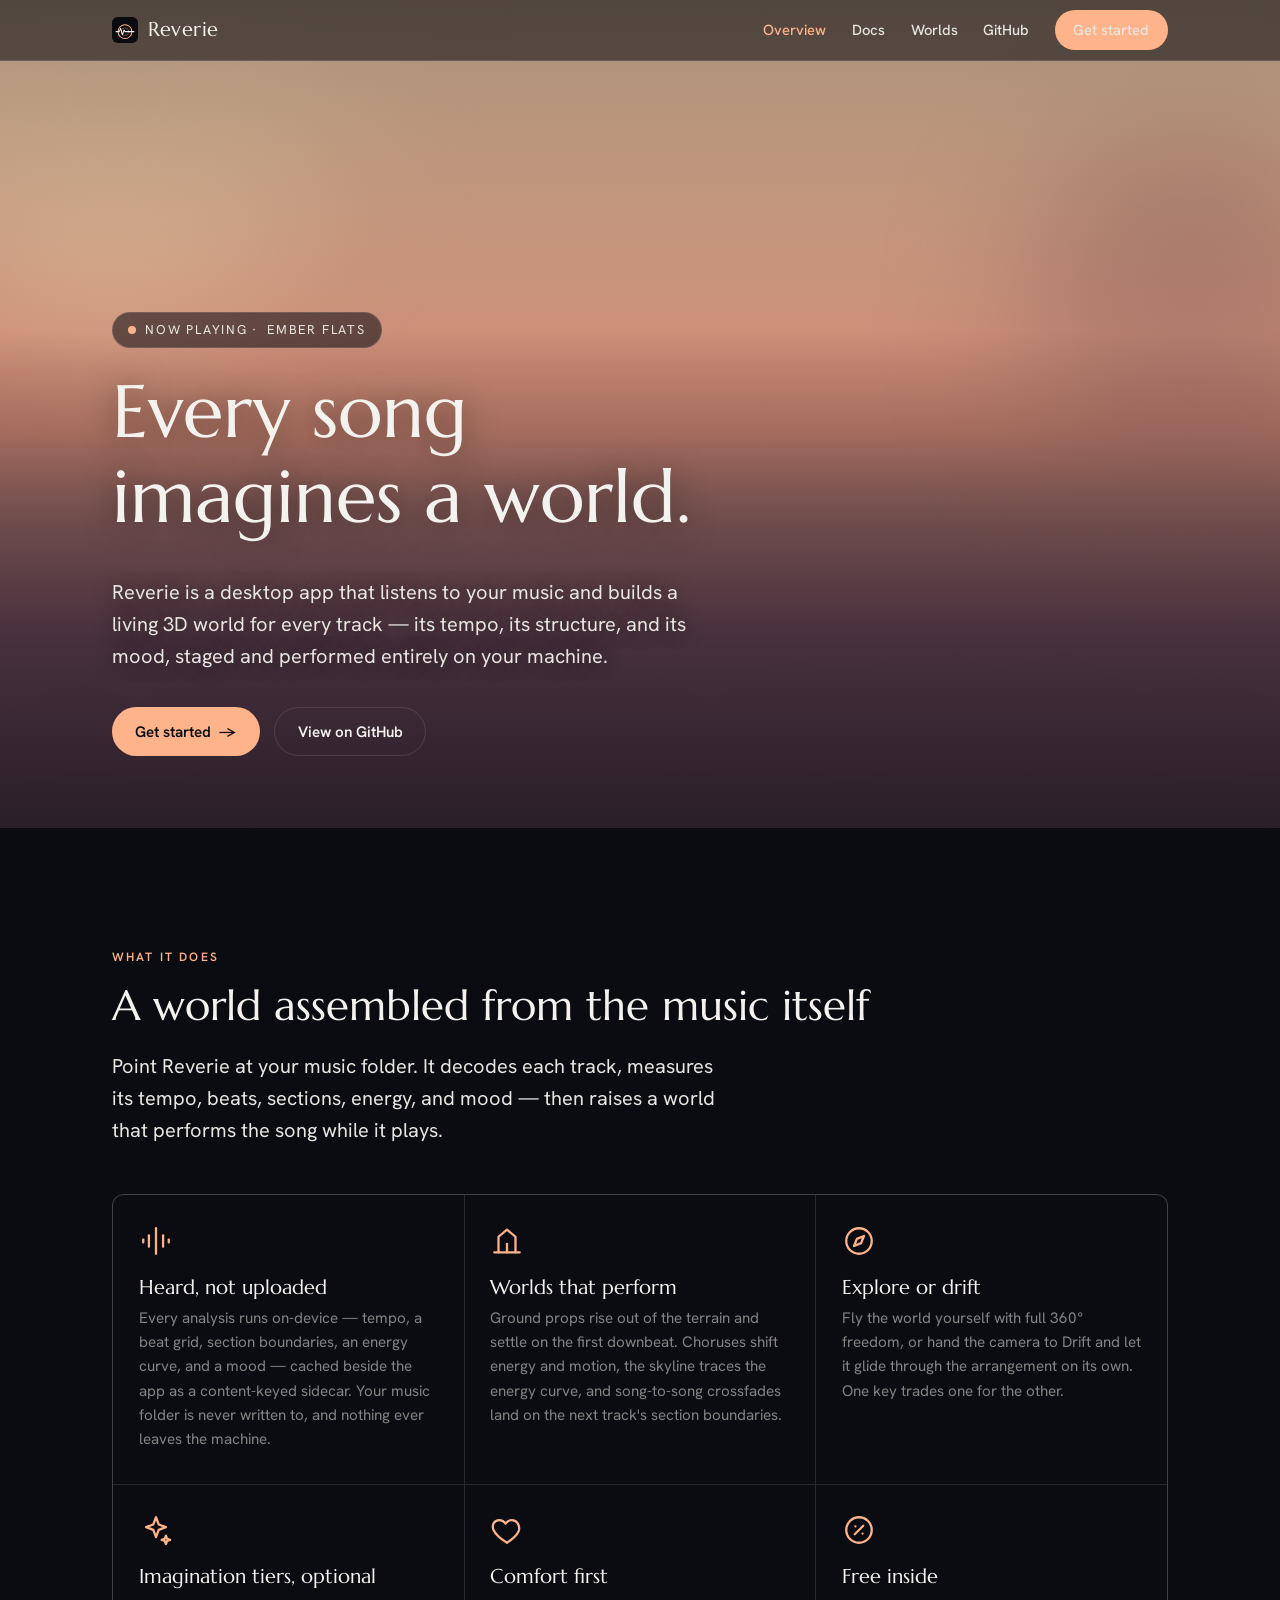
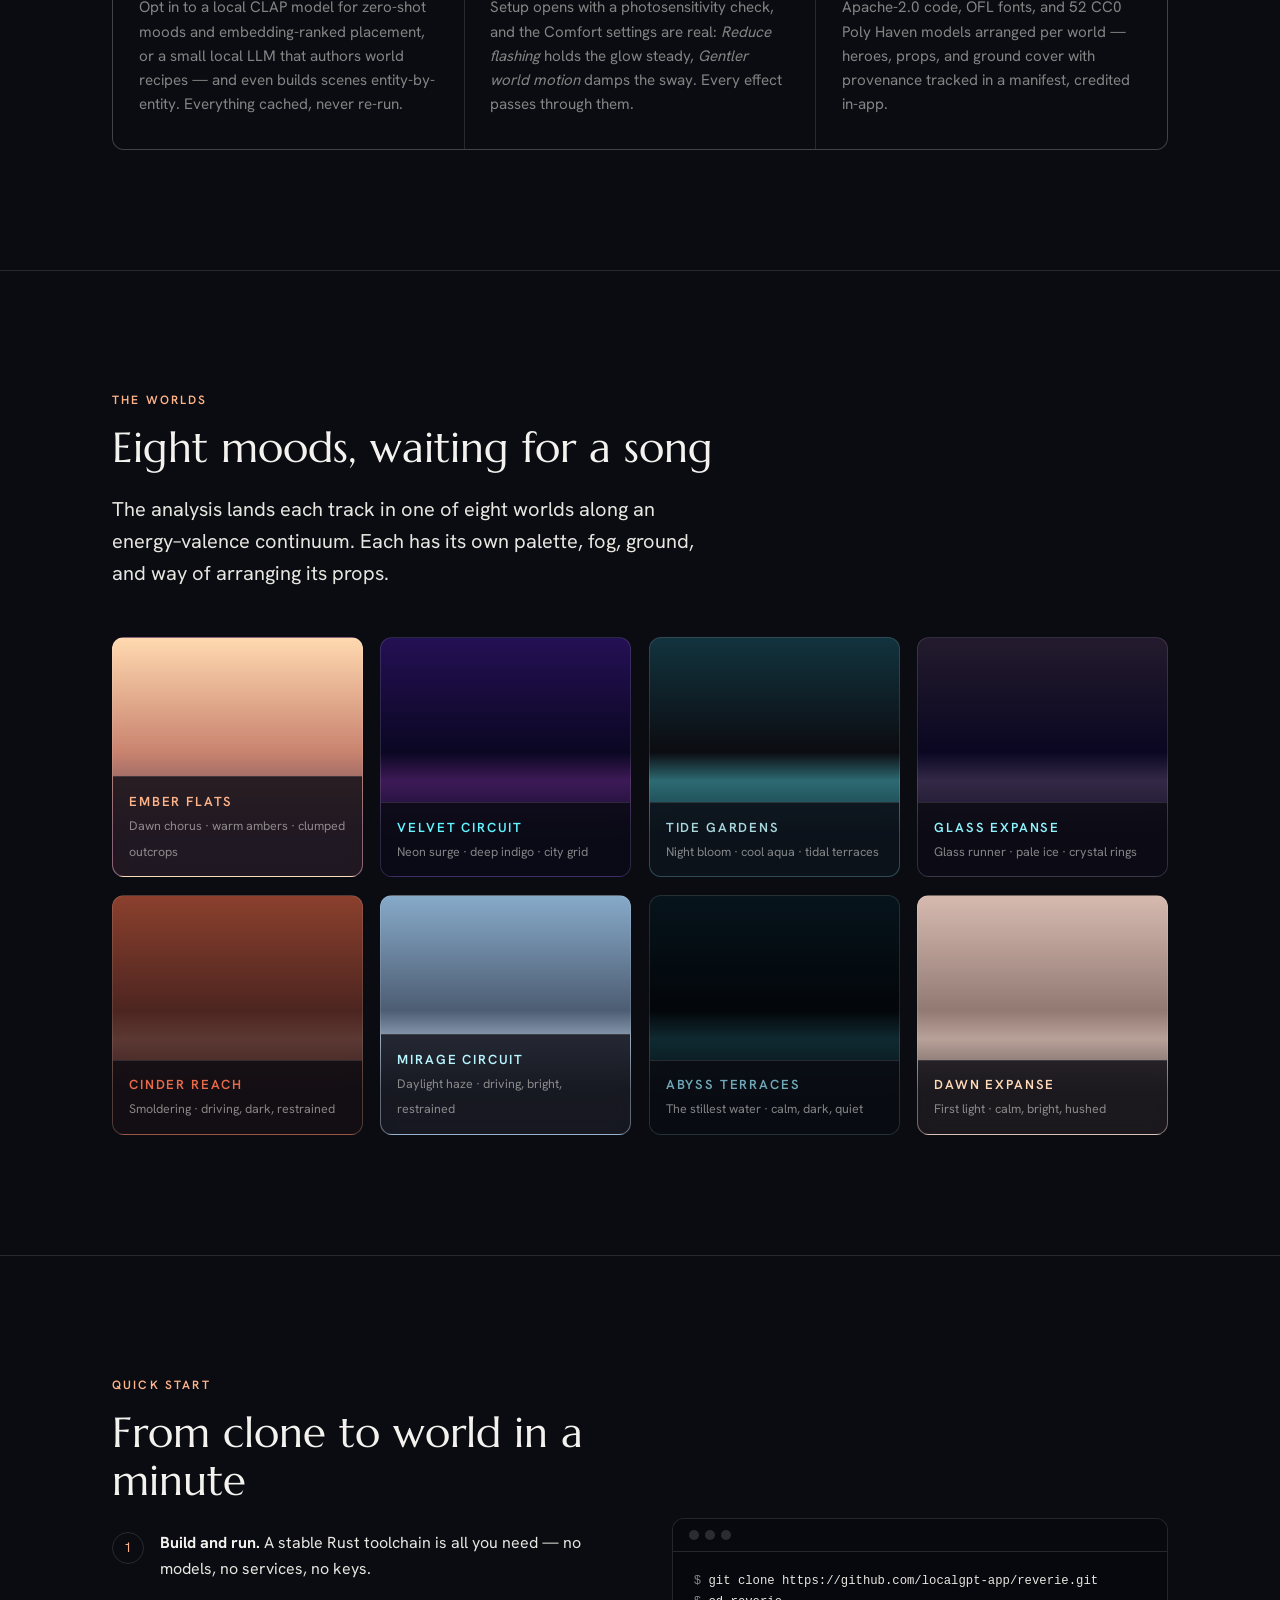
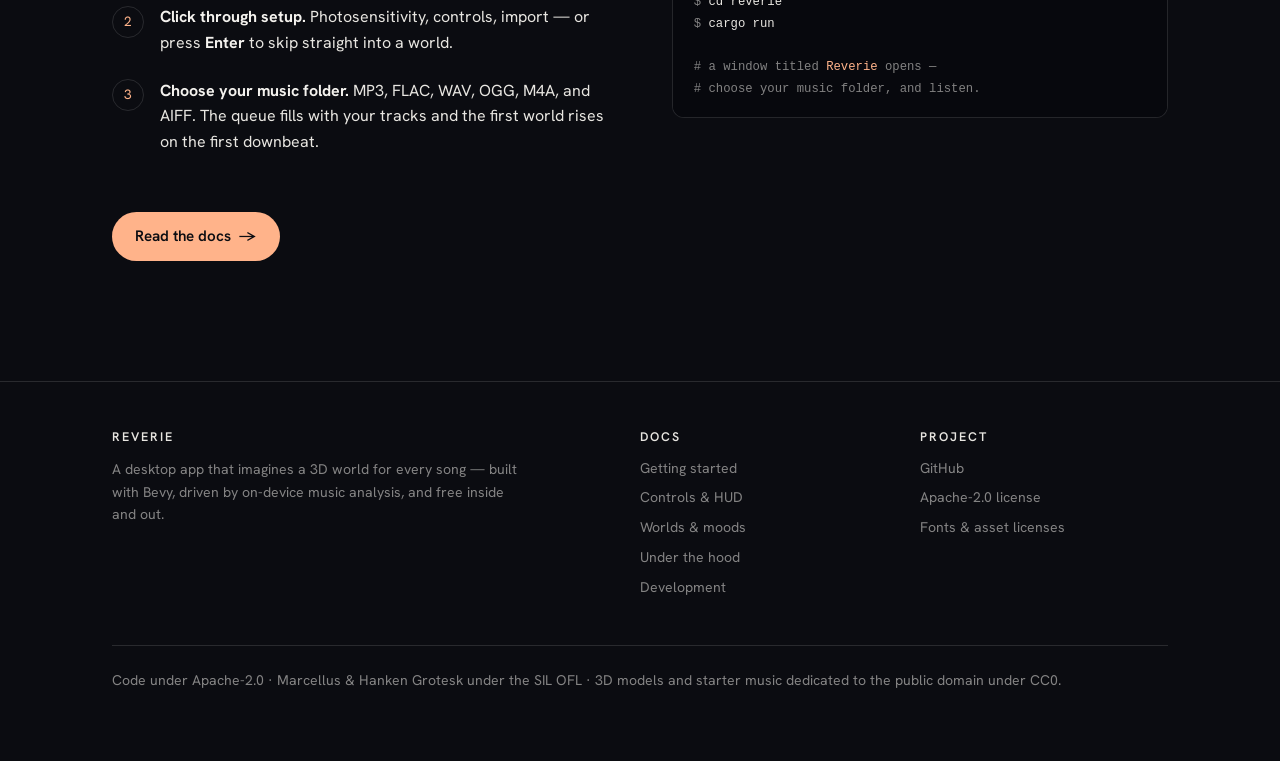
==== site/index.html @ 346a8c00 "feat: marketing landing and docs website Hand-written static site in site/ — no build step. Landing " ====
<!DOCTYPE html>
<html lang="en">
<head>
<meta charset="utf-8">
<meta name="viewport" content="width=device-width, initial-scale=1">
<title>Reverie — every song imagines a world</title>
<meta name="description" content="Reverie is a desktop app that listens to your music and imagines a living 3D world for every song — analyzed, staged, and performed entirely on your machine.">
<meta property="og:title" content="Reverie — every song imagines a world">
<meta property="og:description" content="A desktop app that imagines a 3D world for every song. On-device analysis, worlds that perform the music, optional local ML/LLM imagination tiers.">
<meta property="og:type" content="website">
<link rel="icon" type="image/svg+xml" href="assets/favicon.svg">
<link rel="stylesheet" href="assets/css/style.css">
</head>
<body>

<header class="nav">
  <div class="wrap nav-inner">
    <a class="brand" href="index.html">
      <img src="assets/favicon.svg" alt="" width="26" height="26">
      Reverie
    </a>
    <button class="nav-toggle" aria-label="Menu" aria-expanded="false">☰</button>
    <nav class="nav-links">
      <a href="index.html" aria-current="page">Overview</a>
      <a href="docs/index.html">Docs</a>
      <a href="docs/worlds.html">Worlds</a>
      <a href="https://github.com/localgpt-app/reverie">GitHub</a>
      <a class="btn btn-primary nav-cta" href="docs/index.html">Get started</a>
    </nav>
  </div>
</header>

<!-- ============================== Hero ============================== -->

<section class="hero">
  <div class="world-stage" aria-hidden="true"></div>
  <div class="hero-ridge" aria-hidden="true">
    <svg viewBox="0 0 1440 320" preserveAspectRatio="none">
      <path fill="currentColor" opacity="0.55"
        d="M0,224 L80,197 L160,213 L240,160 L320,181 L400,144 L480,176 L560,165 L640,203 L720,187 L800,213 L880,176 L960,192 L1040,160 L1120,187 L1200,171 L1280,208 L1360,192 L1440,213 L1440,320 L0,320 Z"/>
      <path fill="currentColor" opacity="0.85"
        d="M0,288 L96,272 L192,283 L288,251 L384,267 L480,240 L576,261 L672,256 L768,277 L864,261 L960,283 L1056,256 L1152,272 L1248,261 L1344,283 L1440,272 L1440,320 L0,320 Z"/>
    </svg>
  </div>
  <div class="hero-veil" aria-hidden="true"></div>

  <div class="hero-content">
    <p class="hero-world"><span class="dot"></span>Now playing · <span class="world-name">Ember Flats</span></p>
    <h1>Every song imagines a world.</h1>
    <p class="lede">
      Reverie is a desktop app that listens to your music and builds a living
      3D world for every track — its tempo, its structure, and its mood,
      staged and performed entirely on your machine.
    </p>
    <div class="hero-ctas">
      <a class="btn btn-primary" href="docs/index.html">Get started <span class="arrow">→</span></a>
      <a class="btn" href="https://github.com/localgpt-app/reverie">View on GitHub</a>
    </div>
  </div>
</section>

<!-- ============================ Features ============================ -->

<section class="section">
  <div class="wrap">
    <p class="eyebrow reveal">What it does</p>
    <h2 class="section-title reveal">A world assembled from the music itself</h2>
    <p class="lede reveal">
      Point Reverie at your music folder. It decodes each track, measures its
      tempo, beats, sections, energy, and mood — then raises a world that
      performs the song while it plays.
    </p>

    <div class="features" style="margin-top: 3rem;">
      <article class="feature reveal">
        <svg class="glyph" viewBox="0 0 24 24" fill="none" stroke="currentColor" stroke-width="1.6" stroke-linecap="round" stroke-linejoin="round" aria-hidden="true">
          <path d="M12 3v18"/><path d="M7 8v8"/><path d="M17 8v8"/><path d="M3 11v2"/><path d="M21 11v2"/>
        </svg>
        <h3>Heard, not uploaded</h3>
        <p>Every analysis runs on-device — tempo, a beat grid, section
        boundaries, an energy curve, and a mood — cached beside the app as a
        content-keyed sidecar. Your music folder is never written to, and
        nothing ever leaves the machine.</p>
      </article>

      <article class="feature reveal">
        <svg class="glyph" viewBox="0 0 24 24" fill="none" stroke="currentColor" stroke-width="1.6" stroke-linecap="round" stroke-linejoin="round" aria-hidden="true">
          <path d="M3 20h18"/><path d="M6 20V9l6-5 6 5v11"/><path d="M12 20v-6"/>
        </svg>
        <h3>Worlds that perform</h3>
        <p>Ground props rise out of the terrain and settle on the first
        downbeat. Choruses shift energy and motion, the skyline traces the
        energy curve, and song-to-song crossfades land on the next track's
        section boundaries.</p>
      </article>

      <article class="feature reveal">
        <svg class="glyph" viewBox="0 0 24 24" fill="none" stroke="currentColor" stroke-width="1.6" stroke-linecap="round" stroke-linejoin="round" aria-hidden="true">
          <circle cx="12" cy="12" r="9"/><path d="M15.5 8.5l-2 5-5 2 2-5z"/>
        </svg>
        <h3>Explore or drift</h3>
        <p>Fly the world yourself with full 360° freedom, or hand the camera
        to Drift and let it glide through the arrangement on its own. One key
        trades one for the other.</p>
      </article>

      <article class="feature reveal">
        <svg class="glyph" viewBox="0 0 24 24" fill="none" stroke="currentColor" stroke-width="1.6" stroke-linecap="round" stroke-linejoin="round" aria-hidden="true">
          <path d="M12 3l1.9 5.1L19 10l-5.1 1.9L12 17l-1.9-5.1L5 10l5.1-1.9z"/><path d="M19 16l.8 2.2L22 19l-2.2.8L19 22l-.8-2.2L16 19l2.2-.8z"/>
        </svg>
        <h3>Imagination tiers, optional</h3>
        <p>Opt in to a local CLAP model for zero-shot moods and embedding-ranked
        placement, or a small local LLM that authors world recipes — and even
        builds scenes entity-by-entity. Everything cached, never re-run.</p>
      </article>

      <article class="feature reveal">
        <svg class="glyph" viewBox="0 0 24 24" fill="none" stroke="currentColor" stroke-width="1.6" stroke-linecap="round" stroke-linejoin="round" aria-hidden="true">
          <path d="M12 21s-7.5-4.6-9.5-9C1 8.5 3 5 6.5 5c2 0 3.5 1 4.5 2.5C12 6 13.5 5 15.5 5 19 5 21 8.5 20.5 12c-1 4.4-8.5 9-8.5 9z"/>
        </svg>
        <h3>Comfort first</h3>
        <p>Setup opens with a photosensitivity check, and the Comfort settings
        are real: <i>Reduce flashing</i> holds the glow steady, <i>Gentler
        world motion</i> damps the sway. Every effect passes through them.</p>
      </article>

      <article class="feature reveal">
        <svg class="glyph" viewBox="0 0 24 24" fill="none" stroke="currentColor" stroke-width="1.6" stroke-linecap="round" stroke-linejoin="round" aria-hidden="true">
          <circle cx="12" cy="12" r="9"/><path d="M9 15l6-6"/><path d="M9.5 9.5h.01M14.5 14.5h.01"/>
        </svg>
        <h3>Free inside</h3>
        <p>Apache-2.0 code, OFL fonts, and 52 CC0 Poly Haven models arranged
        per world — heroes, props, and ground cover with provenance tracked in
        a manifest, credited in-app.</p>
      </article>
    </div>
  </div>
</section>

<!-- ============================ Worlds ============================= -->

<section class="section" id="worlds">
  <div class="wrap">
    <p class="eyebrow reveal">The worlds</p>
    <h2 class="section-title reveal">Eight moods, waiting for a song</h2>
    <p class="lede reveal">
      The analysis lands each track in one of eight worlds along an
      energy–valence continuum. Each has its own palette, fog, ground, and
      way of arranging its props.
    </p>

    <div class="worlds-grid" style="margin-top: 3rem;">
      <a class="world-card mood-ember-flats reveal" href="docs/worlds.html#ember-flats">
        <span class="plate"><b>EMBER FLATS</b><span>Dawn chorus · warm ambers · clumped outcrops</span></span>
      </a>
      <a class="world-card mood-velvet-circuit reveal" href="docs/worlds.html#velvet-circuit">
        <span class="plate"><b>VELVET CIRCUIT</b><span>Neon surge · deep indigo · city grid</span></span>
      </a>
      <a class="world-card mood-tide-gardens reveal" href="docs/worlds.html#tide-gardens">
        <span class="plate"><b>TIDE GARDENS</b><span>Night bloom · cool aqua · tidal terraces</span></span>
      </a>
      <a class="world-card mood-glass-expanse reveal" href="docs/worlds.html#glass-expanse">
        <span class="plate"><b>GLASS EXPANSE</b><span>Glass runner · pale ice · crystal rings</span></span>
      </a>
      <a class="world-card mood-cinder-reach reveal" href="docs/worlds.html#cinder-reach">
        <span class="plate"><b>CINDER REACH</b><span>Smoldering · driving, dark, restrained</span></span>
      </a>
      <a class="world-card mood-mirage-circuit reveal" href="docs/worlds.html#mirage-circuit">
        <span class="plate"><b>MIRAGE CIRCUIT</b><span>Daylight haze · driving, bright, restrained</span></span>
      </a>
      <a class="world-card mood-abyss-terraces reveal" href="docs/worlds.html#abyss-terraces">
        <span class="plate"><b>ABYSS TERRACES</b><span>The stillest water · calm, dark, quiet</span></span>
      </a>
      <a class="world-card mood-dawn-expanse reveal" href="docs/worlds.html#dawn-expanse">
        <span class="plate"><b>DAWN EXPANSE</b><span>First light · calm, bright, hushed</span></span>
      </a>
    </div>
  </div>
</section>

<!-- =========================== Quickstart =========================== -->

<section class="section">
  <div class="wrap quickstart">
    <div>
      <p class="eyebrow reveal">Quick start</p>
      <h2 class="section-title reveal">From clone to world in a minute</h2>
      <ol class="steps">
        <li class="reveal"><b>Build and run.</b> A stable Rust toolchain is all
          you need — no models, no services, no keys.</li>
        <li class="reveal"><b>Click through setup.</b> Photosensitivity, controls,
          import — or press <b>Enter</b> to skip straight into a world.</li>
        <li class="reveal"><b>Choose your music folder.</b> MP3, FLAC, WAV, OGG,
          M4A, and AIFF. The queue fills with your tracks and the first world
          rises on the first downbeat.</li>
      </ol>
      <div class="hero-ctas reveal">
        <a class="btn btn-primary" href="docs/index.html">Read the docs <span class="arrow">→</span></a>
      </div>
    </div>
    <div class="terminal reveal" aria-label="Terminal example">
      <div class="terminal-bar"><i></i><i></i><i></i></div>
      <pre><code><span class="c-dim">$</span> git clone https://github.com/localgpt-app/reverie.git
<span class="c-dim">$</span> cd reverie
<span class="c-dim">$</span> cargo run

<span class="c-dim"># a window titled <span class="c-acc">Reverie</span> opens —
# choose your music folder, and listen.</span></code></pre>
    </div>
  </div>
</section>

<!-- ============================ Footer ============================= -->

<footer class="footer">
  <div class="wrap">
    <div class="footer-grid">
      <div>
        <h4>Reverie</h4>
        <p style="max-width: 26rem;">A desktop app that imagines a 3D world for
        every song — built with <a href="https://bevyengine.org/">Bevy</a>, driven
        by on-device music analysis, and free inside and out.</p>
      </div>
      <div>
        <h4>Docs</h4>
        <ul>
          <li><a href="docs/index.html">Getting started</a></li>
          <li><a href="docs/controls.html">Controls &amp; HUD</a></li>
          <li><a href="docs/worlds.html">Worlds &amp; moods</a></li>
          <li><a href="docs/analysis.html">Under the hood</a></li>
          <li><a href="docs/development.html">Development</a></li>
        </ul>
      </div>
      <div>
        <h4>Project</h4>
        <ul>
          <li><a href="https://github.com/localgpt-app/reverie">GitHub</a></li>
          <li><a href="https://github.com/localgpt-app/reverie/blob/main/LICENSE">Apache-2.0 license</a></li>
          <li><a href="docs/development.html#licenses">Fonts &amp; asset licenses</a></li>
        </ul>
      </div>
    </div>
    <p class="fine">Code under Apache-2.0 · Marcellus &amp; Hanken Grotesk under
    the SIL OFL · 3D models and starter music dedicated to the public domain
    under CC0.</p>
  </div>
</footer>

<script src="assets/js/main.js"></script>
</body>
</html>
---- site/assets/css/style.css ----
/* ==========================================================================
   Reverie — website design system
   Mirrors src/theme.rs: the chrome never changes; only the accent does.
   ========================================================================== */

/* ---------- Fonts (OFL — see assets/fonts/OFL-*.txt) ---------- */

@font-face {
  font-family: "Marcellus";
  src: url("../fonts/Marcellus-Regular.ttf") format("truetype");
  font-weight: 400;
  font-style: normal;
  font-display: swap;
}

@font-face {
  font-family: "Hanken Grotesk";
  src: url("../fonts/HankenGrotesk.ttf") format("truetype");
  font-weight: 100 900;
  font-style: normal;
  font-display: swap;
}

/* ---------- Tokens ---------- */

:root {
  --base: #0b0c11;
  --base-raise: #10121a;
  --text: #f4f2ee;
  --text-dim: #e8e6e1;
  --text-muted: rgba(232, 230, 225, 0.55);
  --veil-hud: rgba(10, 10, 18, 0.55);
  --veil-panel: rgba(10, 10, 18, 0.8);
  --hairline: rgba(255, 255, 255, 0.12);
  --radius-sm: 8px;
  --radius-md: 12px;
  --radius-pill: 9999px;

  /* The one variable — sampled from the "current world" (main.js cycles it
     on the landing; docs pages keep the Ember Flats default). */
  --accent: #ffb38a;

  --font-display: "Marcellus", "Iowan Old Style", Georgia, serif;
  --font-ui: "Hanken Grotesk", -apple-system, "Segoe UI", Roboto, sans-serif;
  --font-mono: ui-monospace, "SF Mono", SFMono-Regular, Menlo, Consolas, monospace;

  --measure: 44rem;
  --page-pad: clamp(1.25rem, 4vw, 3rem);
}

/* The eight worlds (src/theme.rs BUILTIN_MOODS). Each class sets the world's
   palette on whatever element carries it — hero stage, mood card, swatch. */
.mood-ember-flats    { --m-accent: #ffb38a; --m-sky-top: #ffd9b0; --m-sky-bottom: #c9836f; --m-fog: #9e6b66; --m-ground: #7a4f63; }
.mood-velvet-circuit { --m-accent: #62f5ff; --m-sky-top: #241054; --m-sky-bottom: #0b0722; --m-fog: #3d1a57; --m-ground: #0d0b2a; }
.mood-tide-gardens   { --m-accent: #a8d8de; --m-sky-top: #12333e; --m-sky-bottom: #0b0c11; --m-fog: #2d6a72; --m-ground: #12333e; }
.mood-glass-expanse  { --m-accent: #8ef4ff; --m-sky-top: #231b2d; --m-sky-bottom: #0b0722; --m-fog: #332947; --m-ground: #161125; }
.mood-cinder-reach   { --m-accent: #e86a4a; --m-sky-top: #8b402d; --m-sky-bottom: #4d2520; --m-fog: #5c3833; --m-ground: #38201c; }
.mood-mirage-circuit { --m-accent: #b7f5ff; --m-sky-top: #87aac9; --m-sky-bottom: #4d5d73; --m-fog: #8c9eb3; --m-ground: #4a5361; }
.mood-abyss-terraces { --m-accent: #6fa8b8; --m-sky-top: #06141b; --m-sky-bottom: #03060a; --m-fog: #0f2930; --m-ground: #061317; }
.mood-dawn-expanse   { --m-accent: #ffd9b8; --m-sky-top: #d6bab0; --m-sky-bottom: #927a73; --m-fog: #b8a199; --m-ground: #61524f; }

/* Registered so palette swaps in the hero animate as colors, not jumps. */
@property --h-sky-top    { syntax: "<color>"; inherits: false; initial-value: #ffd9b0; }
@property --h-sky-bottom { syntax: "<color>"; inherits: false; initial-value: #c9836f; }
@property --h-fog        { syntax: "<color>"; inherits: false; initial-value: #9e6b66; }
@property --h-ground     { syntax: "<color>"; inherits: false; initial-value: #7a4f63; }

/* ---------- Reset / base ---------- */

*, *::before, *::after { box-sizing: border-box; }

html { scroll-behavior: smooth; }

body {
  margin: 0;
  background: var(--base);
  color: var(--text);
  font-family: var(--font-ui);
  font-size: 16px;
  line-height: 1.6;
  -webkit-font-smoothing: antialiased;
}

img, svg { display: block; max-width: 100%; }

a {
  color: var(--accent);
  text-decoration: none;
  transition: color 0.4s ease;
}
a:hover { text-decoration: underline; text-underline-offset: 3px; }

h1, h2, h3, h4 {
  font-family: var(--font-display);
  font-weight: 400;
  line-height: 1.15;
  margin: 0 0 0.5em;
}

code, pre, kbd {
  font-family: var(--font-mono);
  font-size: 0.875em;
}

::selection { background: var(--accent); color: var(--base); }

/* ---------- Layout helpers ---------- */

.wrap {
  max-width: 72rem;
  margin: 0 auto;
  padding-left: var(--page-pad);
  padding-right: var(--page-pad);
}

.section { padding: clamp(4rem, 10vw, 7.5rem) 0; }
.section + .section { border-top: 1px solid var(--hairline); }

.eyebrow {
  font-size: 0.75rem;
  font-weight: 600;
  letter-spacing: 0.18em;
  text-transform: uppercase;
  color: var(--accent);
  margin: 0 0 0.9rem;
  transition: color 1.2s ease;
}

.lede {
  font-size: clamp(1.05rem, 1.6vw, 1.25rem);
  color: var(--text-dim);
  max-width: 38rem;
}

.section-title { font-size: clamp(1.9rem, 3.4vw, 2.6rem); }

/* ---------- Buttons ---------- */

.btn {
  display: inline-flex;
  align-items: center;
  gap: 0.5rem;
  padding: 0.7rem 1.4rem;
  border-radius: var(--radius-pill);
  border: 1px solid var(--hairline);
  font-weight: 600;
  font-size: 0.95rem;
  color: var(--text);
  background: transparent;
  cursor: pointer;
  transition: border-color 0.25s ease, background 0.25s ease, color 0.4s ease;
}
.btn:hover { border-color: var(--accent); text-decoration: none; }

.btn-primary {
  background: var(--accent);
  border-color: transparent;
  color: var(--base);
  transition: background 1.2s ease, transform 0.15s ease;
}
.btn-primary:hover { filter: brightness(1.08); }

.btn .arrow { font-family: var(--font-ui); }

/* ---------- Nav ---------- */

.nav {
  position: fixed;
  inset: 0 0 auto 0;
  z-index: 50;
  background: var(--veil-hud);
  -webkit-backdrop-filter: blur(14px);
  backdrop-filter: blur(14px);
  border-bottom: 1px solid var(--hairline);
}

.nav-inner {
  display: flex;
  align-items: center;
  gap: 2rem;
  height: 60px;
}

.brand {
  display: flex;
  align-items: center;
  gap: 0.6rem;
  font-family: var(--font-display);
  font-size: 1.25rem;
  color: var(--text);
  letter-spacing: 0.02em;
}
.brand:hover { text-decoration: none; }
.brand svg { width: 26px; height: 26px; border-radius: 6px; }

.nav-links {
  display: flex;
  align-items: center;
  gap: 1.6rem;
  margin-left: auto;
}

.nav-links a {
  color: var(--text-dim);
  font-size: 0.92rem;
  font-weight: 500;
}
.nav-links a:hover, .nav-links a[aria-current="page"] { color: var(--accent); text-decoration: none; }

.nav-cta { padding: 0.45rem 1.1rem; font-size: 0.88rem; }

.nav-toggle {
  display: none;
  margin-left: auto;
  background: none;
  border: 1px solid var(--hairline);
  border-radius: var(--radius-sm);
  color: var(--text);
  width: 40px;
  height: 36px;
  font-size: 1.1rem;
  cursor: pointer;
}

/* ---------- Hero ---------- */

.hero {
  position: relative;
  min-height: min(92vh, 54rem);
  display: flex;
  align-items: flex-end;
  overflow: hidden;
  isolation: isolate;
}

/* The world behind the hero: sky gradient + fog band + ground, all driven by
   the --h-* properties that main.js repaints from the eight mood palettes. */
.world-stage {
  position: absolute;
  inset: 0;
  z-index: -2;
  --h-sky-top: #ffd9b0;
  --h-sky-bottom: #c9836f;
  --h-fog: #9e6b66;
  --h-ground: #7a4f63;
  background:
    linear-gradient(to bottom,
      var(--h-sky-top) 0%,
      var(--h-sky-bottom) 52%,
      var(--h-fog) 62%,
      var(--h-ground) 78%,
      var(--h-ground) 100%);
  transition:
    --h-sky-top 2.4s ease, --h-sky-bottom 2.4s ease,
    --h-fog 2.4s ease, --h-ground 2.4s ease;
}

/* drifting glow orbs — the world's lights */
.world-stage::before,
.world-stage::after {
  content: "";
  position: absolute;
  border-radius: 50%;
  filter: blur(70px);
  opacity: 0.5;
}
.world-stage::before {
  width: 34vmax; height: 34vmax;
  left: -8vmax; top: -10vmax;
  background: var(--h-sky-top);
  animation: drift-a 26s ease-in-out infinite alternate;
}
.world-stage::after {
  width: 26vmax; height: 26vmax;
  right: -6vmax; top: 18%;
  background: var(--h-fog);
  animation: drift-b 32s ease-in-out infinite alternate;
}

@keyframes drift-a {
  from { transform: translate3d(0, 0, 0) scale(1); }
  to   { transform: translate3d(9vw, 6vh, 0) scale(1.15); }
}
@keyframes drift-b {
  from { transform: translate3d(0, 0, 0) scale(1.1); }
  to   { transform: translate3d(-8vw, -5vh, 0) scale(0.95); }
}

/* terrain silhouette against the fog band */
.hero-ridge {
  position: absolute;
  inset: auto 0 0 0;
  z-index: -1;
  height: 46%;
  color: var(--h-ground);
  transition: color 2.4s ease;
  opacity: 0.9;
}
.hero-ridge svg { width: 100%; height: 100%; }

/* legibility veil — the HUD veil, on the web */
.hero-veil {
  position: absolute;
  inset: 0;
  z-index: -1;
  background: linear-gradient(to bottom,
    rgba(11, 12, 17, 0.35) 0%,
    rgba(11, 12, 17, 0.05) 40%,
    rgba(11, 12, 17, 0.72) 100%);
}

.hero-content {
  padding: 9rem var(--page-pad) clamp(3rem, 8vh, 5.5rem);
  max-width: 72rem;
  margin: 0 auto;
  width: 100%;
}

.hero h1 {
  font-size: clamp(2.6rem, 6.4vw, 4.6rem);
  max-width: 14ch;
  text-wrap: balance;
  text-shadow: 0 2px 30px rgba(11, 12, 17, 0.5);
}

.hero .lede { text-shadow: 0 1px 18px rgba(11, 12, 17, 0.6); }

.hero-ctas { display: flex; gap: 0.9rem; flex-wrap: wrap; margin-top: 2.2rem; }

/* the "now playing" chip — names the world currently painting the hero */
.hero-world {
  display: inline-flex;
  align-items: center;
  gap: 0.55rem;
  margin-bottom: 1.4rem;
  padding: 0.4rem 0.95rem;
  border: 1px solid var(--hairline);
  border-radius: var(--radius-pill);
  background: var(--veil-hud);
  -webkit-backdrop-filter: blur(8px);
  backdrop-filter: blur(8px);
  font-size: 0.8rem;
  letter-spacing: 0.14em;
  text-transform: uppercase;
  color: var(--text-dim);
}
.hero-world .dot {
  width: 8px; height: 8px;
  border-radius: 50%;
  background: var(--accent);
  transition: background 2.4s ease;
}

/* ---------- Feature grid ---------- */

.features {
  display: grid;
  grid-template-columns: repeat(3, 1fr);
  gap: 1px;
  background: var(--hairline);
  border: 1px solid var(--hairline);
  border-radius: var(--radius-md);
  overflow: hidden;
}

.feature {
  background: var(--base);
  padding: 1.8rem 1.6rem 2rem;
  transition: background 0.3s ease;
}
.feature:hover { background: var(--base-raise); }

.feature h3 { font-size: 1.25rem; margin-bottom: 0.45rem; }
.feature p { color: var(--text-muted); font-size: 0.95rem; margin: 0; }

.feature .glyph {
  width: 34px; height: 34px;
  margin-bottom: 1.1rem;
  color: var(--accent);
  transition: color 1.2s ease;
}

/* ---------- Worlds showcase ---------- */

.worlds-grid {
  display: grid;
  grid-template-columns: repeat(4, 1fr);
  gap: 1.1rem;
}

.world-card {
  position: relative;
  border-radius: var(--radius-md);
  border: 1px solid var(--hairline);
  overflow: hidden;
  min-height: 15rem;
  display: flex;
  align-items: flex-end;
  background:
    linear-gradient(to bottom,
      var(--m-sky-top) 0%,
      var(--m-sky-bottom) 48%,
      var(--m-fog) 60%,
      var(--m-ground) 82%);
  transition: transform 0.25s ease, border-color 0.25s ease;
}
.world-card:hover { transform: translateY(-4px); border-color: var(--m-accent); }

.world-card .plate {
  width: 100%;
  padding: 0.85rem 1rem 0.8rem;
  background: var(--veil-panel);
  -webkit-backdrop-filter: blur(8px);
  backdrop-filter: blur(8px);
  border-top: 1px solid var(--hairline);
}
.world-card .plate b {
  display: block;
  font-size: 0.82rem;
  letter-spacing: 0.14em;
  font-weight: 600;
  color: var(--m-accent);
}
.world-card .plate span { font-size: 0.78rem; color: var(--text-muted); }

/* ---------- Quickstart ---------- */

.quickstart {
  display: grid;
  grid-template-columns: 1fr 1fr;
  gap: clamp(2rem, 5vw, 4rem);
  align-items: center;
}

.steps { list-style: none; margin: 1.6rem 0 0; padding: 0; counter-reset: step; }
.steps li {
  counter-increment: step;
  position: relative;
  padding: 0 0 1.4rem 3rem;
  color: var(--text-dim);
}
.steps li::before {
  content: counter(step);
  position: absolute;
  left: 0; top: 0.1rem;
  width: 2rem; height: 2rem;
  border: 1px solid var(--hairline);
  border-radius: 50%;
  display: grid;
  place-items: center;
  font-size: 0.85rem;
  color: var(--accent);
  transition: color 1.2s ease;
}
.steps b { color: var(--text); }

/* ---------- Code ---------- */

pre {
  background: #07080d;
  border: 1px solid var(--hairline);
  border-radius: var(--radius-md);
  padding: 1.1rem 1.3rem;
  overflow-x: auto;
  line-height: 1.55;
}
pre code { color: var(--text-dim); background: none; padding: 0; }

code {
  background: rgba(255, 255, 255, 0.06);
  border-radius: 5px;
  padding: 0.12em 0.4em;
  color: var(--text-dim);
}

pre .c-dim { color: var(--text-muted); }
pre .c-acc { color: var(--accent); }

.terminal {
  border: 1px solid var(--hairline);
  border-radius: var(--radius-md);
  overflow: hidden;
  background: #07080d;
}
.terminal-bar {
  display: flex;
  gap: 6px;
  padding: 0.7rem 1rem;
  border-bottom: 1px solid var(--hairline);
  background: var(--veil-hud);
}
.terminal-bar i {
  width: 10px; height: 10px;
  border-radius: 50%;
  background: rgba(255, 255, 255, 0.14);
}
.terminal pre { border: 0; border-radius: 0; margin: 0; }

/* ---------- Callouts ---------- */

.note, .warn {
  border: 1px solid var(--hairline);
  border-left: 3px solid var(--accent);
  border-radius: var(--radius-sm);
  background: var(--base-raise);
  padding: 0.9rem 1.2rem;
  margin: 1.4rem 0;
  font-size: 0.95rem;
  color: var(--text-dim);
}
.warn { border-left-color: #e8c06a; }
.note b, .warn b { color: var(--text); }

/* ---------- Footer ---------- */

.footer {
  border-top: 1px solid var(--hairline);
  padding: 3rem 0 3.5rem;
  color: var(--text-muted);
  font-size: 0.88rem;
}

.footer-grid {
  display: grid;
  grid-template-columns: 2fr 1fr 1fr;
  gap: 2rem;
}

.footer h4 {
  font-family: var(--font-ui);
  font-size: 0.78rem;
  font-weight: 600;
  letter-spacing: 0.16em;
  text-transform: uppercase;
  color: var(--text-dim);
  margin-bottom: 0.8rem;
}
.footer ul { list-style: none; margin: 0; padding: 0; }
.footer li { margin-bottom: 0.45rem; }
.footer a { color: var(--text-muted); }
.footer a:hover { color: var(--accent); text-decoration: none; }

.footer .fine { margin-top: 2.5rem; padding-top: 1.4rem; border-top: 1px solid var(--hairline); }

/* ---------- Docs layout ---------- */

.docs-hero {
  padding: 8.5rem 0 2.5rem;
  border-bottom: 1px solid var(--hairline);
}
.docs-hero h1 { font-size: clamp(2rem, 4vw, 3rem); margin-bottom: 0.3em; }

.docs-body {
  display: grid;
  grid-template-columns: 15rem 1fr;
  gap: clamp(2rem, 5vw, 4.5rem);
  padding: 2.5rem 0 6rem;
}

.docs-nav {
  position: sticky;
  top: 84px;
  align-self: start;
  font-size: 0.9rem;
}
.docs-nav .group { margin-bottom: 1.6rem; }
.docs-nav .group-label {
  font-size: 0.72rem;
  font-weight: 600;
  letter-spacing: 0.16em;
  text-transform: uppercase;
  color: var(--text-muted);
  margin-bottom: 0.5rem;
}
.docs-nav ul { list-style: none; margin: 0; padding: 0; }
.docs-nav li { margin: 0; }
.docs-nav a {
  display: block;
  padding: 0.28rem 0 0.28rem 0.9rem;
  border-left: 1px solid var(--hairline);
  color: var(--text-muted);
}
.docs-nav a:hover { color: var(--text); text-decoration: none; }
.docs-nav a.active { color: var(--accent); border-left-color: var(--accent); }

.prose { max-width: var(--measure); min-width: 0; }
.prose h2 {
  font-size: 1.7rem;
  margin-top: 2.6rem;
  padding-top: 1.6rem;
  border-top: 1px solid var(--hairline);
}
.prose h2:first-of-type { margin-top: 0; padding-top: 0; border-top: 0; }
.prose h3 { font-size: 1.2rem; margin-top: 2rem; }
.prose p, .prose li { color: var(--text-dim); }
.prose ul, .prose ol { padding-left: 1.4rem; }
.prose li { margin-bottom: 0.35rem; }
.prose li::marker { color: var(--accent); }

.prose table {
  width: 100%;
  border-collapse: collapse;
  margin: 1.4rem 0;
  font-size: 0.93rem;
  border: 1px solid var(--hairline);
  border-radius: var(--radius-md);
  overflow: hidden;
  display: block;
  overflow-x: auto;
}
.prose th, .prose td {
  text-align: left;
  padding: 0.6rem 0.9rem;
  border-bottom: 1px solid var(--hairline);
  white-space: nowrap;
}
.prose td:last-child, .prose th:last-child { white-space: normal; }
.prose th {
  font-size: 0.72rem;
  letter-spacing: 0.12em;
  text-transform: uppercase;
  color: var(--text-muted);
  background: var(--veil-hud);
}
.prose tr:last-child td { border-bottom: 0; }
.prose kbd {
  background: rgba(255, 255, 255, 0.07);
  border: 1px solid var(--hairline);
  border-bottom-width: 2px;
  border-radius: 6px;
  padding: 0.1em 0.5em;
  font-size: 0.8em;
  white-space: nowrap;
}

.docs-pager {
  display: flex;
  justify-content: space-between;
  gap: 1rem;
  margin-top: 4rem;
  padding-top: 1.6rem;
  border-top: 1px solid var(--hairline);
}
.docs-pager a { color: var(--text-dim); font-weight: 500; }
.docs-pager a:hover { color: var(--accent); text-decoration: none; }
.docs-pager .next { margin-left: auto; text-align: right; }
.docs-pager small { display: block; color: var(--text-muted); font-size: 0.78rem; letter-spacing: 0.1em; text-transform: uppercase; }

/* docs swatch row for mood tables etc. */
.swatch {
  display: inline-block;
  width: 0.85em; height: 0.85em;
  border-radius: 3px;
  margin-right: 0.45em;
  vertical-align: -0.08em;
  border: 1px solid rgba(255, 255, 255, 0.2);
}

/* ---------- Reveal animation ---------- */

.reveal {
  opacity: 0;
  transform: translateY(18px);
  transition: opacity 0.7s ease, transform 0.7s ease;
}
.reveal.in { opacity: 1; transform: none; }

/* ---------- Responsive ---------- */

@media (max-width: 62rem) {
  .features { grid-template-columns: 1fr 1fr; }
  .worlds-grid { grid-template-columns: repeat(2, 1fr); }
  .quickstart { grid-template-columns: 1fr; }
  .footer-grid { grid-template-columns: 1fr 1fr; }

  .docs-body { grid-template-columns: 1fr; }
  .docs-nav {
    position: static;
    display: flex;
    gap: 1.5rem;
    flex-wrap: wrap;
    padding-bottom: 1.2rem;
    border-bottom: 1px solid var(--hairline);
  }
  .docs-nav .group { margin-bottom: 0; }
}

@media (max-width: 40rem) {
  .features { grid-template-columns: 1fr; }
  .worlds-grid { grid-template-columns: 1fr; }
  .footer-grid { grid-template-columns: 1fr; }

  .nav-toggle { display: block; }
  .nav-links {
    position: absolute;
    top: 60px; left: 0; right: 0;
    flex-direction: column;
    align-items: flex-start;
    gap: 0.2rem;
    padding: 0.8rem var(--page-pad) 1.2rem;
    background: var(--veil-panel);
    -webkit-backdrop-filter: blur(16px);
    backdrop-filter: blur(16px);
    border-bottom: 1px solid var(--hairline);
    display: none;
  }
  .nav-links.open { display: flex; }
  .nav-links a { padding: 0.5rem 0; }
}

/* ---------- Reduced motion (the web's Comfort gate) ---------- */

@media (prefers-reduced-motion: reduce) {
  html { scroll-behavior: auto; }
  .world-stage::before, .world-stage::after { animation: none; }
  .world-stage, .hero-ridge, .hero-world .dot { transition: none; }
  .reveal { opacity: 1; transform: none; transition: none; }
  .btn, .feature, .world-card, a { transition: none; }
}
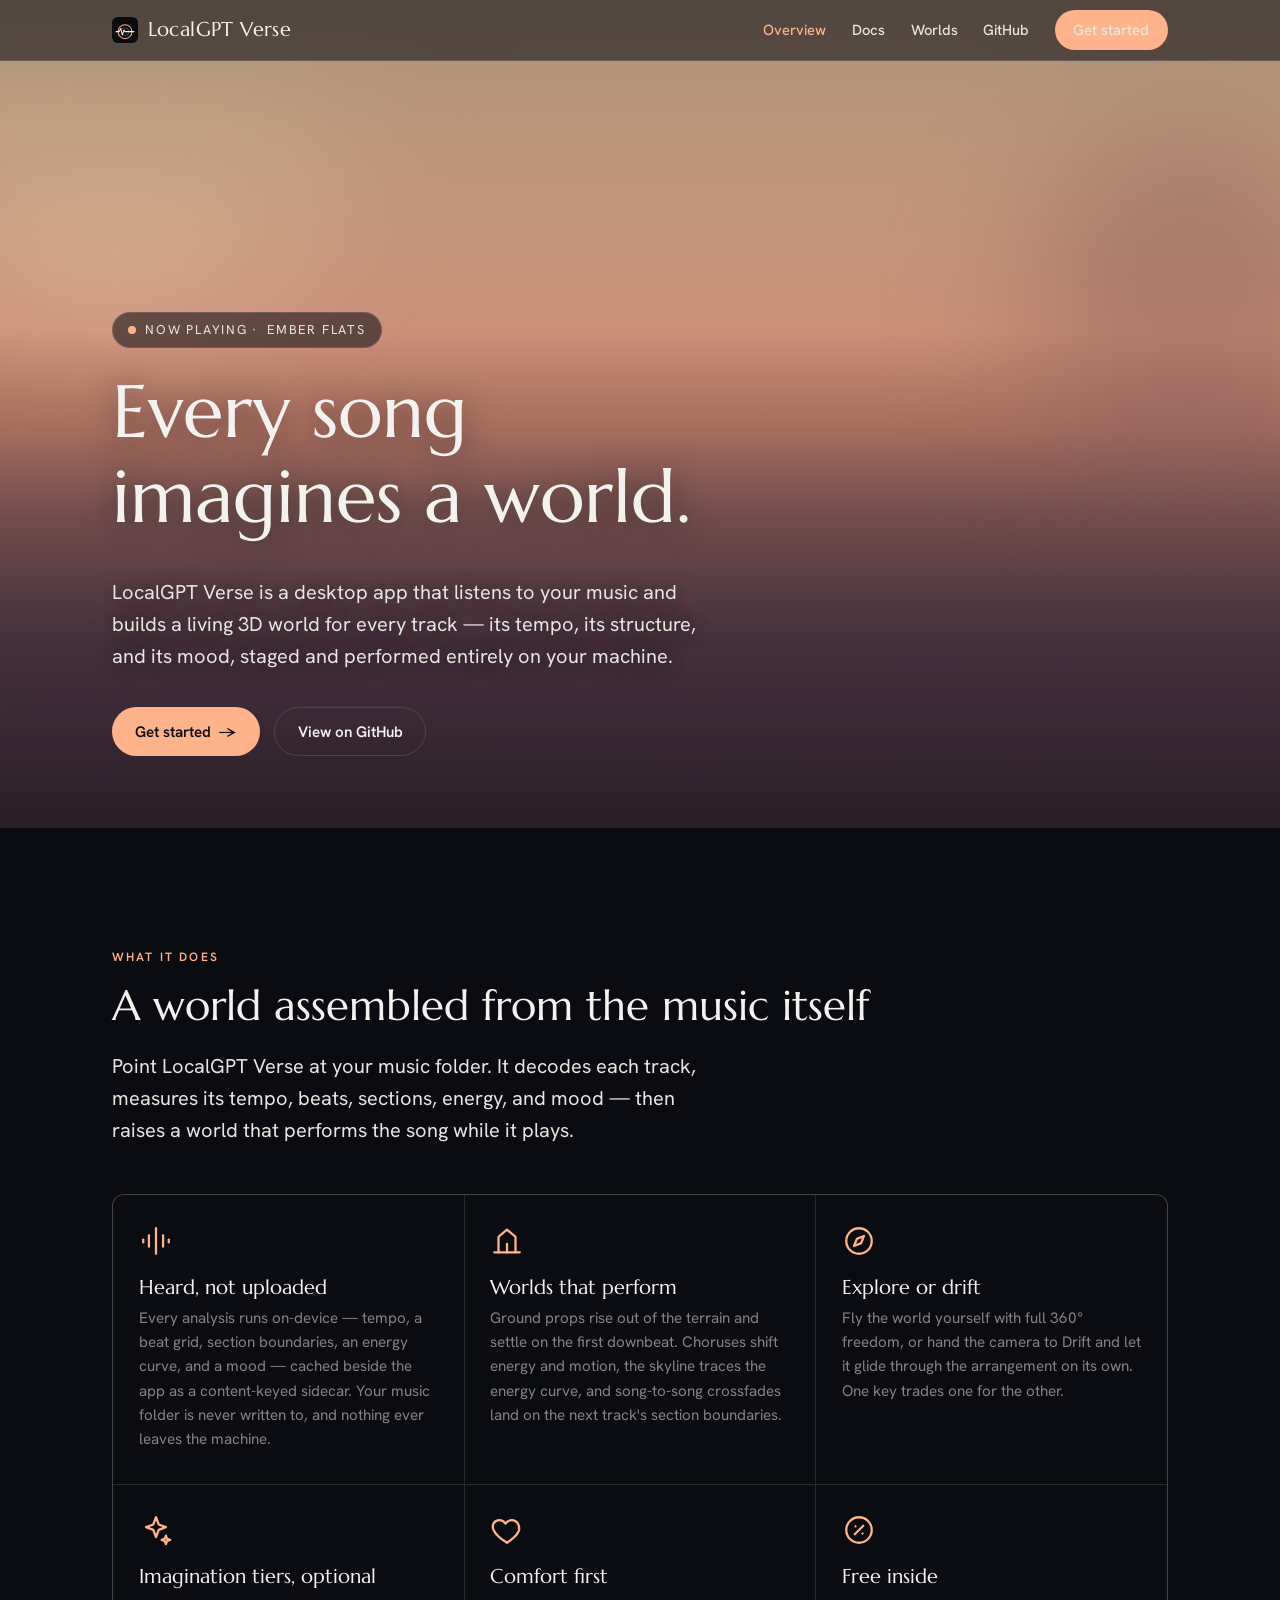
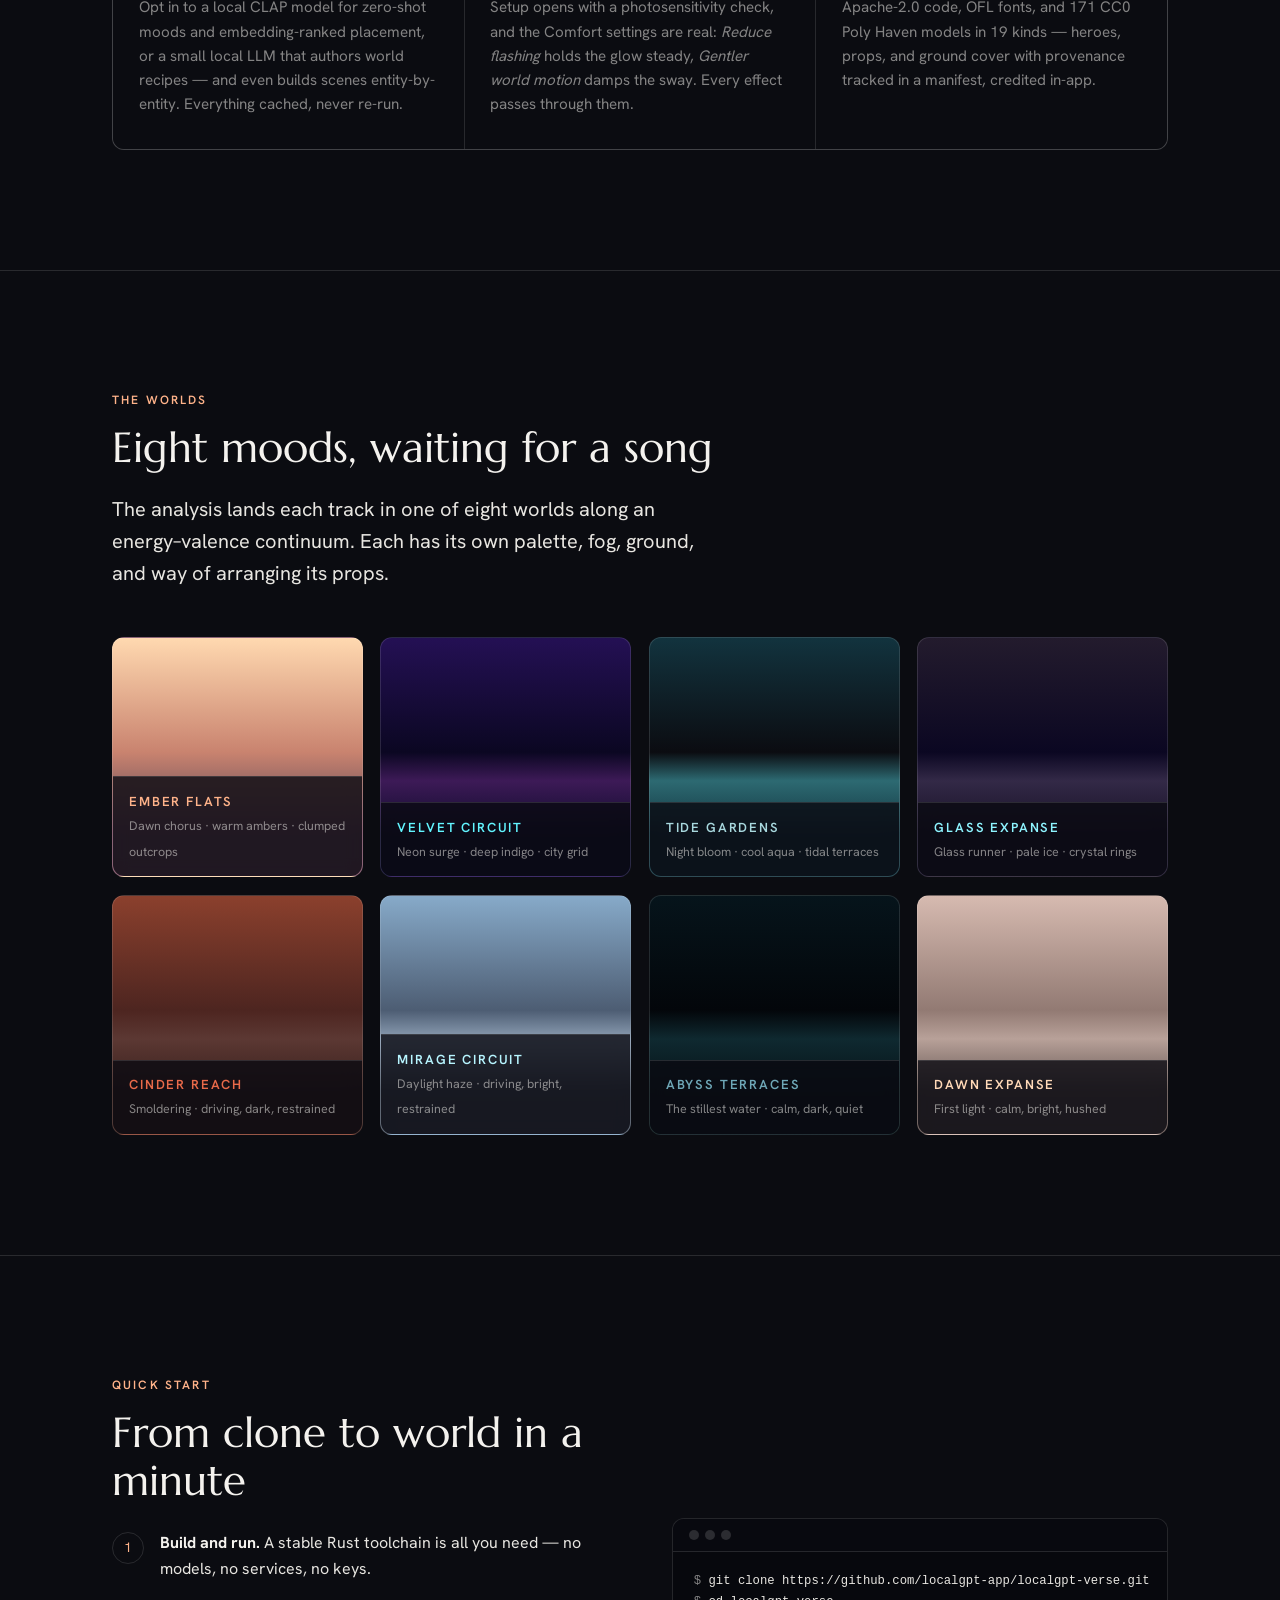
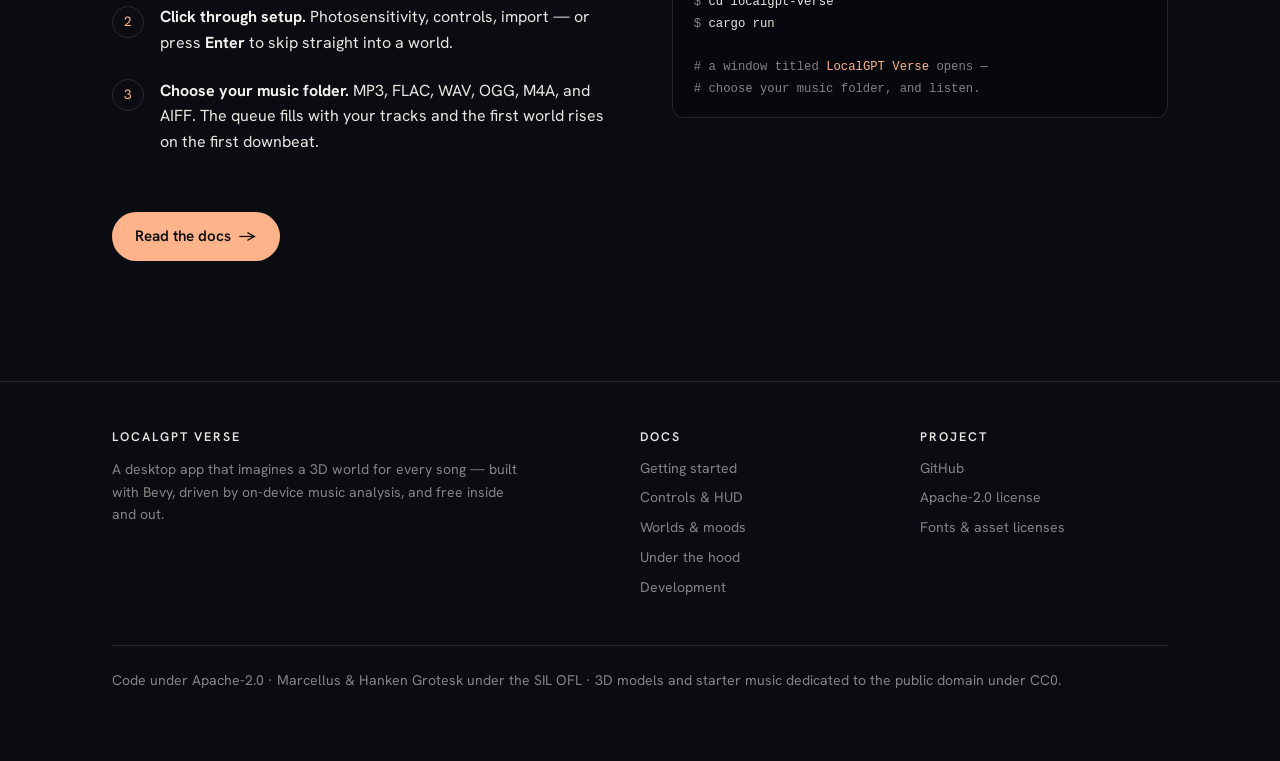
==== commit 4a67251b: "refactor: rename the app to LocalGPT Verse - Crate/binary: reverie -> localgpt-verse (Cargo.toml + r" ====
--- a/site/index.html
+++ b/site/index.html
@@ -3,9 +3,9 @@
 <head>
 <meta charset="utf-8">
 <meta name="viewport" content="width=device-width, initial-scale=1">
-<title>Reverie — every song imagines a world</title>
-<meta name="description" content="Reverie is a desktop app that listens to your music and imagines a living 3D world for every song — analyzed, staged, and performed entirely on your machine.">
-<meta property="og:title" content="Reverie — every song imagines a world">
+<title>LocalGPT Verse — every song imagines a world</title>
+<meta name="description" content="LocalGPT Verse is a desktop app that listens to your music and imagines a living 3D world for every song — analyzed, staged, and performed entirely on your machine.">
+<meta property="og:title" content="LocalGPT Verse — every song imagines a world">
 <meta property="og:description" content="A desktop app that imagines a 3D world for every song. On-device analysis, worlds that perform the music, optional local ML/LLM imagination tiers.">
 <meta property="og:type" content="website">
 <link rel="icon" type="image/svg+xml" href="assets/favicon.svg">
@@ -17,14 +17,14 @@
   <div class="wrap nav-inner">
     <a class="brand" href="index.html">
       <img src="assets/favicon.svg" alt="" width="26" height="26">
-      Reverie
+      LocalGPT Verse
     </a>
     <button class="nav-toggle" aria-label="Menu" aria-expanded="false">☰</button>
     <nav class="nav-links">
       <a href="index.html" aria-current="page">Overview</a>
       <a href="docs/index.html">Docs</a>
       <a href="docs/worlds.html">Worlds</a>
-      <a href="https://github.com/localgpt-app/reverie">GitHub</a>
+      <a href="https://github.com/localgpt-app/localgpt-verse">GitHub</a>
       <a class="btn btn-primary nav-cta" href="docs/index.html">Get started</a>
     </nav>
   </div>
@@ -48,13 +48,13 @@
     <p class="hero-world"><span class="dot"></span>Now playing · <span class="world-name">Ember Flats</span></p>
     <h1>Every song imagines a world.</h1>
     <p class="lede">
-      Reverie is a desktop app that listens to your music and builds a living
+      LocalGPT Verse is a desktop app that listens to your music and builds a living
       3D world for every track — its tempo, its structure, and its mood,
       staged and performed entirely on your machine.
     </p>
     <div class="hero-ctas">
       <a class="btn btn-primary" href="docs/index.html">Get started <span class="arrow">→</span></a>
-      <a class="btn" href="https://github.com/localgpt-app/reverie">View on GitHub</a>
+      <a class="btn" href="https://github.com/localgpt-app/localgpt-verse">View on GitHub</a>
     </div>
   </div>
 </section>
@@ -66,7 +66,7 @@
     <p class="eyebrow reveal">What it does</p>
     <h2 class="section-title reveal">A world assembled from the music itself</h2>
     <p class="lede reveal">
-      Point Reverie at your music folder. It decodes each track, measures its
+      Point LocalGPT Verse at your music folder. It decodes each track, measures its
       tempo, beats, sections, energy, and mood — then raises a world that
       performs the song while it plays.
     </p>
@@ -129,9 +129,9 @@
           <circle cx="12" cy="12" r="9"/><path d="M9 15l6-6"/><path d="M9.5 9.5h.01M14.5 14.5h.01"/>
         </svg>
         <h3>Free inside</h3>
-        <p>Apache-2.0 code, OFL fonts, and 52 CC0 Poly Haven models arranged
-        per world — heroes, props, and ground cover with provenance tracked in
-        a manifest, credited in-app.</p>
+        <p>Apache-2.0 code, OFL fonts, and 171 CC0 Poly Haven models in 19
+        kinds — heroes, props, and ground cover with provenance tracked in a
+        manifest, credited in-app.</p>
       </article>
     </div>
   </div>
@@ -200,11 +200,11 @@
     </div>
     <div class="terminal reveal" aria-label="Terminal example">
       <div class="terminal-bar"><i></i><i></i><i></i></div>
-      <pre><code><span class="c-dim">$</span> git clone https://github.com/localgpt-app/reverie.git
-<span class="c-dim">$</span> cd reverie
+      <pre><code><span class="c-dim">$</span> git clone https://github.com/localgpt-app/localgpt-verse.git
+<span class="c-dim">$</span> cd localgpt-verse
 <span class="c-dim">$</span> cargo run
 
-<span class="c-dim"># a window titled <span class="c-acc">Reverie</span> opens —
+<span class="c-dim"># a window titled <span class="c-acc">LocalGPT Verse</span> opens —
 # choose your music folder, and listen.</span></code></pre>
     </div>
   </div>
@@ -216,7 +216,7 @@
   <div class="wrap">
     <div class="footer-grid">
       <div>
-        <h4>Reverie</h4>
+        <h4>LocalGPT Verse</h4>
         <p style="max-width: 26rem;">A desktop app that imagines a 3D world for
         every song — built with <a href="https://bevyengine.org/">Bevy</a>, driven
         by on-device music analysis, and free inside and out.</p>
@@ -234,8 +234,8 @@
       <div>
         <h4>Project</h4>
         <ul>
-          <li><a href="https://github.com/localgpt-app/reverie">GitHub</a></li>
-          <li><a href="https://github.com/localgpt-app/reverie/blob/main/LICENSE">Apache-2.0 license</a></li>
+          <li><a href="https://github.com/localgpt-app/localgpt-verse">GitHub</a></li>
+          <li><a href="https://github.com/localgpt-app/localgpt-verse/blob/main/LICENSE">Apache-2.0 license</a></li>
           <li><a href="docs/development.html#licenses">Fonts &amp; asset licenses</a></li>
         </ul>
       </div>
--- a/site/assets/css/style.css
+++ b/site/assets/css/style.css
@@ -1,5 +1,5 @@
 /* ==========================================================================
-   Reverie — website design system
+   LocalGPT Verse — website design system
    Mirrors src/theme.rs: the chrome never changes; only the accent does.
    ========================================================================== */
 
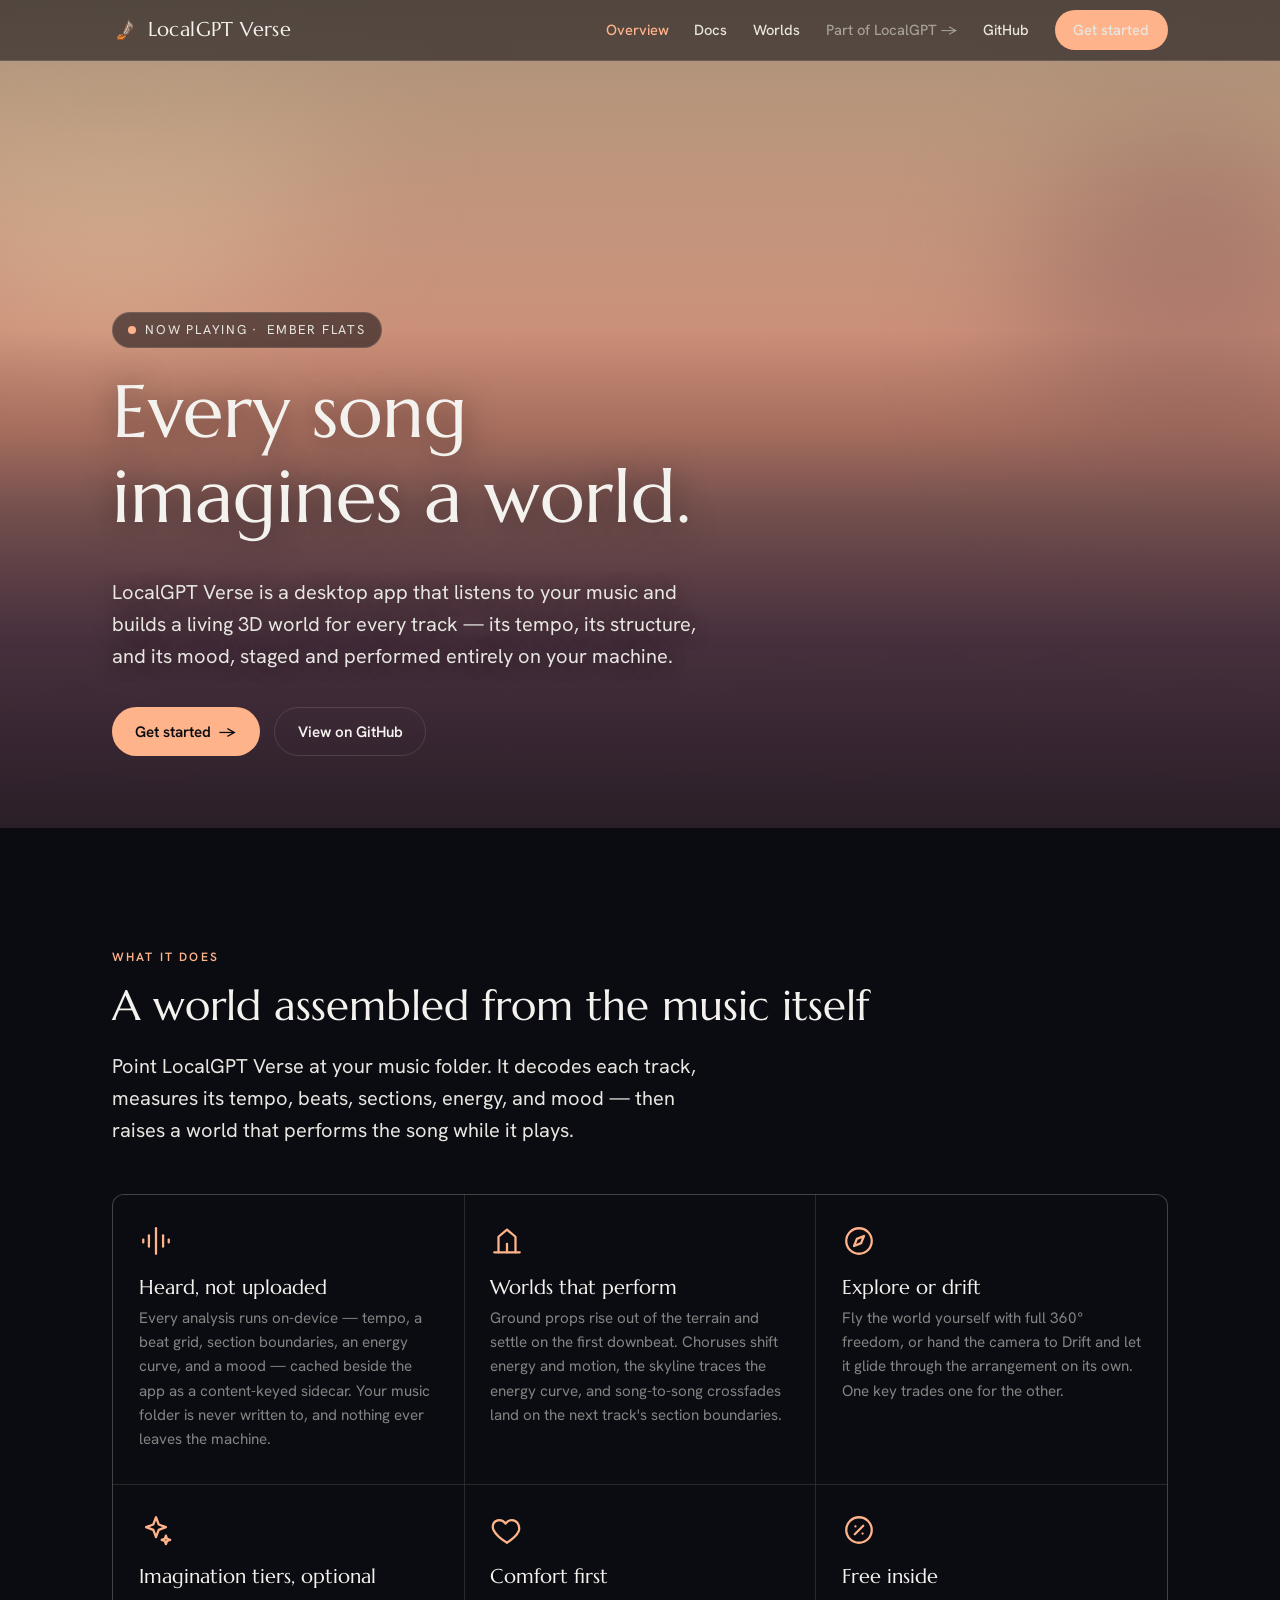
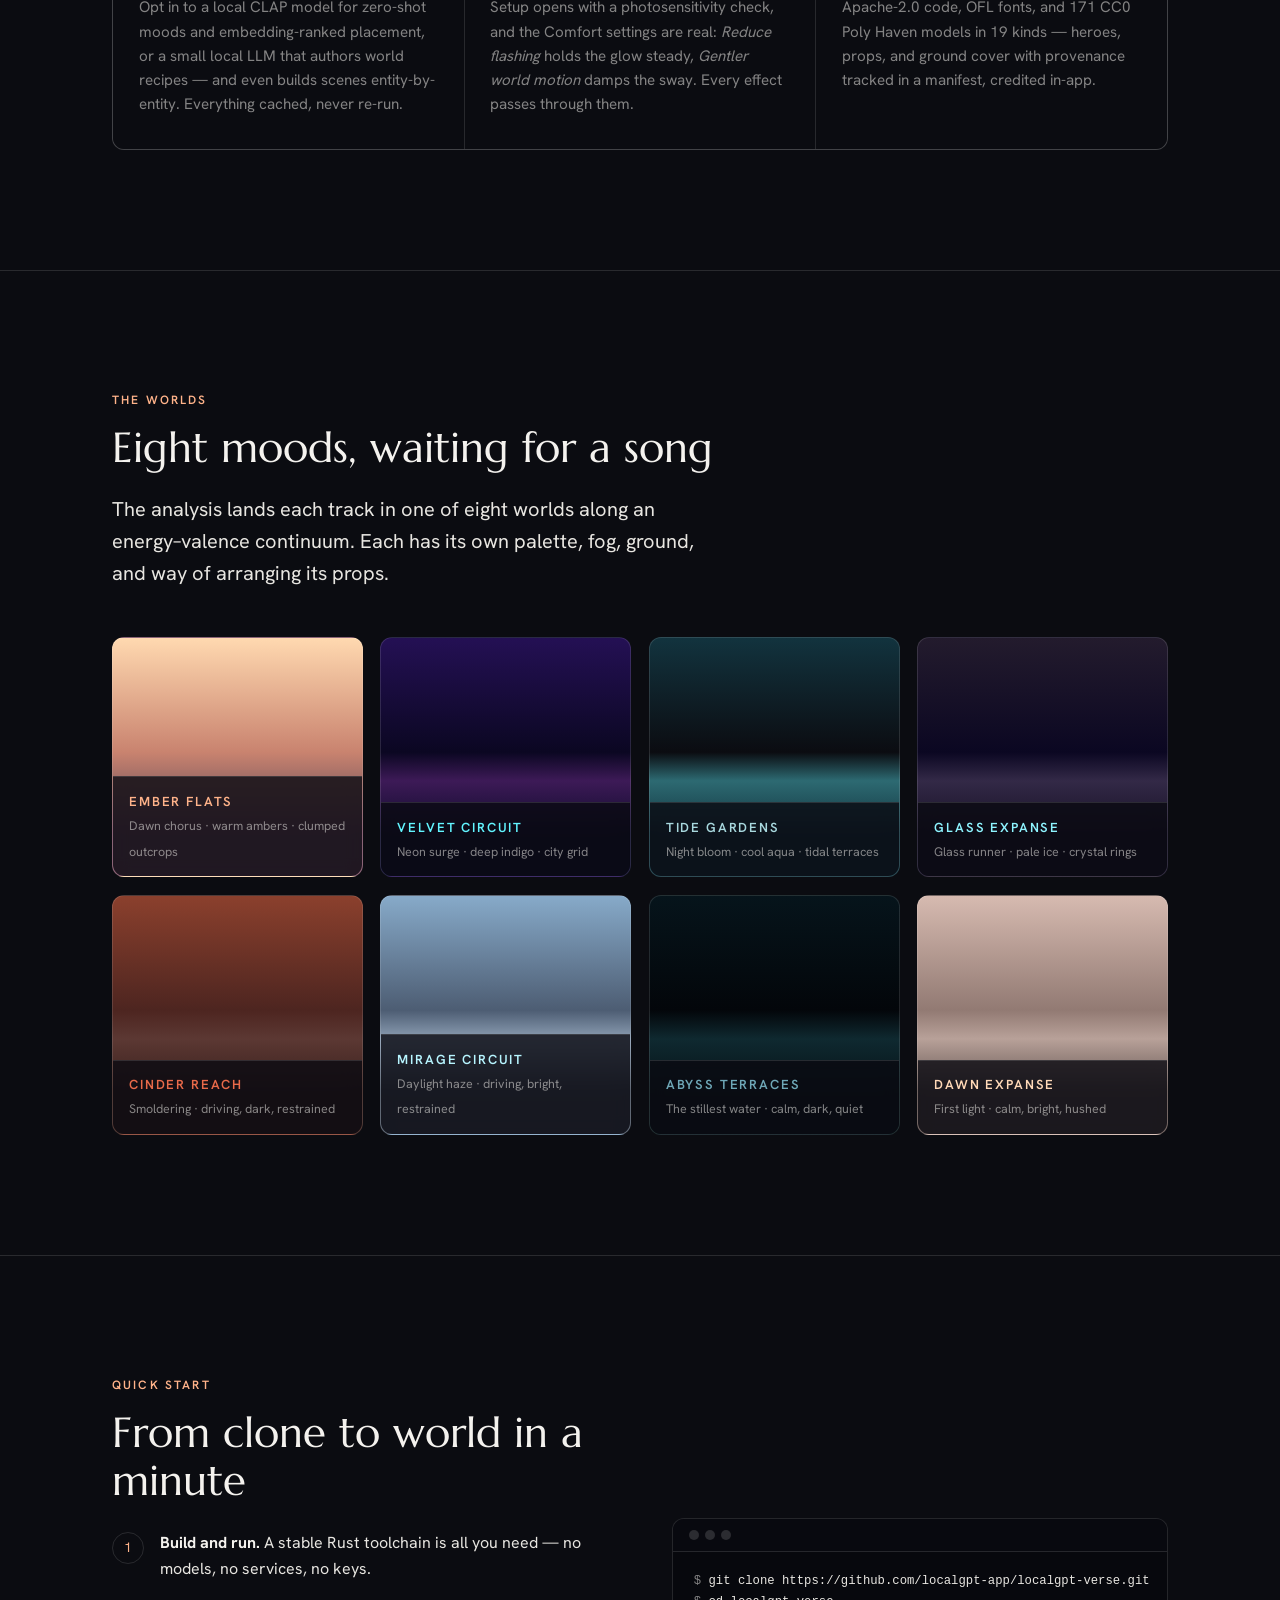
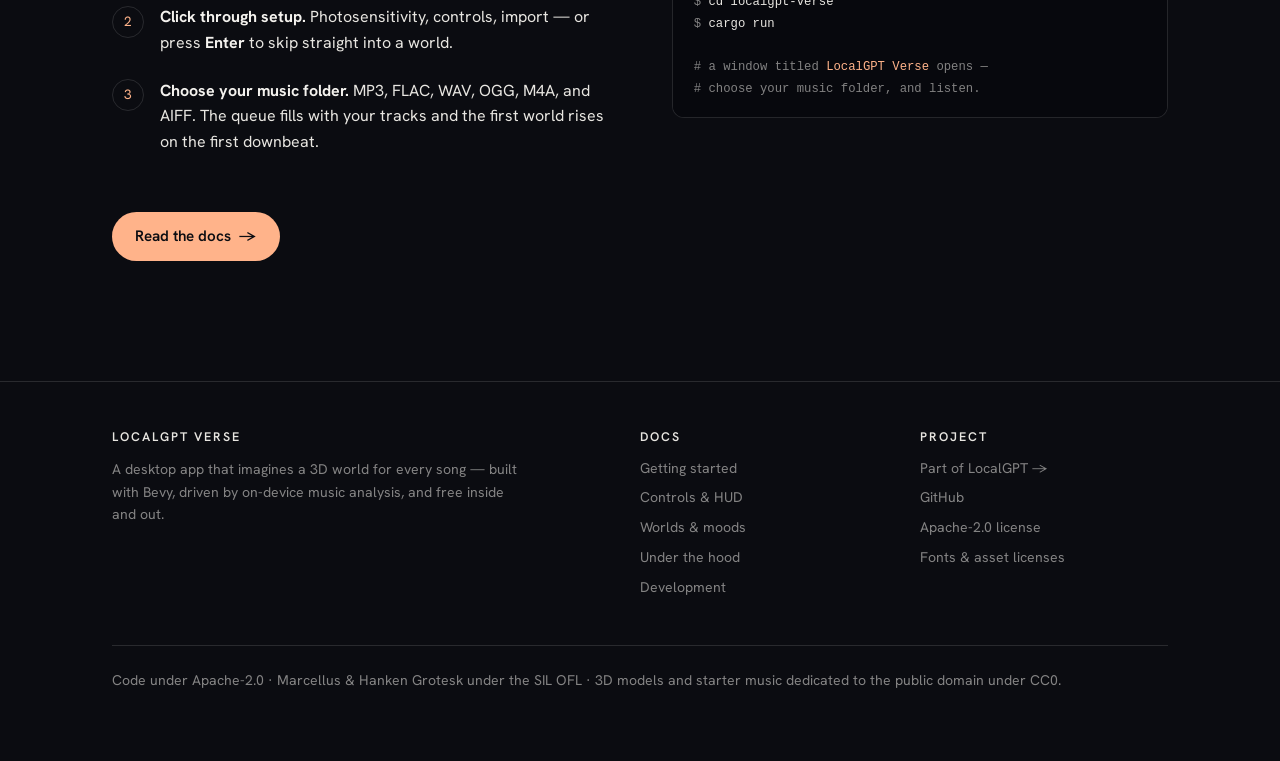
==== commit 9d52d58d: "feat: adopt the LocalGPT icon and link back to localgpt.app Swap the hand-drawn favicon/nav mark for" ====
--- a/site/index.html
+++ b/site/index.html
@@ -24,6 +24,7 @@
       <a href="index.html" aria-current="page">Overview</a>
       <a href="docs/index.html">Docs</a>
       <a href="docs/worlds.html">Worlds</a>
+      <a class="nav-family" href="https://localgpt.app">Part of LocalGPT &rarr;</a>
       <a href="https://github.com/localgpt-app/localgpt-verse">GitHub</a>
       <a class="btn btn-primary nav-cta" href="docs/index.html">Get started</a>
     </nav>
@@ -234,6 +235,7 @@
       <div>
         <h4>Project</h4>
         <ul>
+          <li><a href="https://localgpt.app">Part of LocalGPT &rarr;</a></li>
           <li><a href="https://github.com/localgpt-app/localgpt-verse">GitHub</a></li>
           <li><a href="https://github.com/localgpt-app/localgpt-verse/blob/main/LICENSE">Apache-2.0 license</a></li>
           <li><a href="docs/development.html#licenses">Fonts &amp; asset licenses</a></li>
--- a/site/assets/css/style.css
+++ b/site/assets/css/style.css
@@ -206,6 +206,10 @@
   font-weight: 500;
 }
 .nav-links a:hover, .nav-links a[aria-current="page"] { color: var(--accent); text-decoration: none; }
+
+/* Back-link to the LocalGPT family site (md-style: quiet, not a nav peer) */
+.nav-links a.nav-family { color: var(--text-muted); }
+.nav-links a.nav-family:hover { color: var(--text); }
 
 .nav-cta { padding: 0.45rem 1.1rem; font-size: 0.88rem; }
 
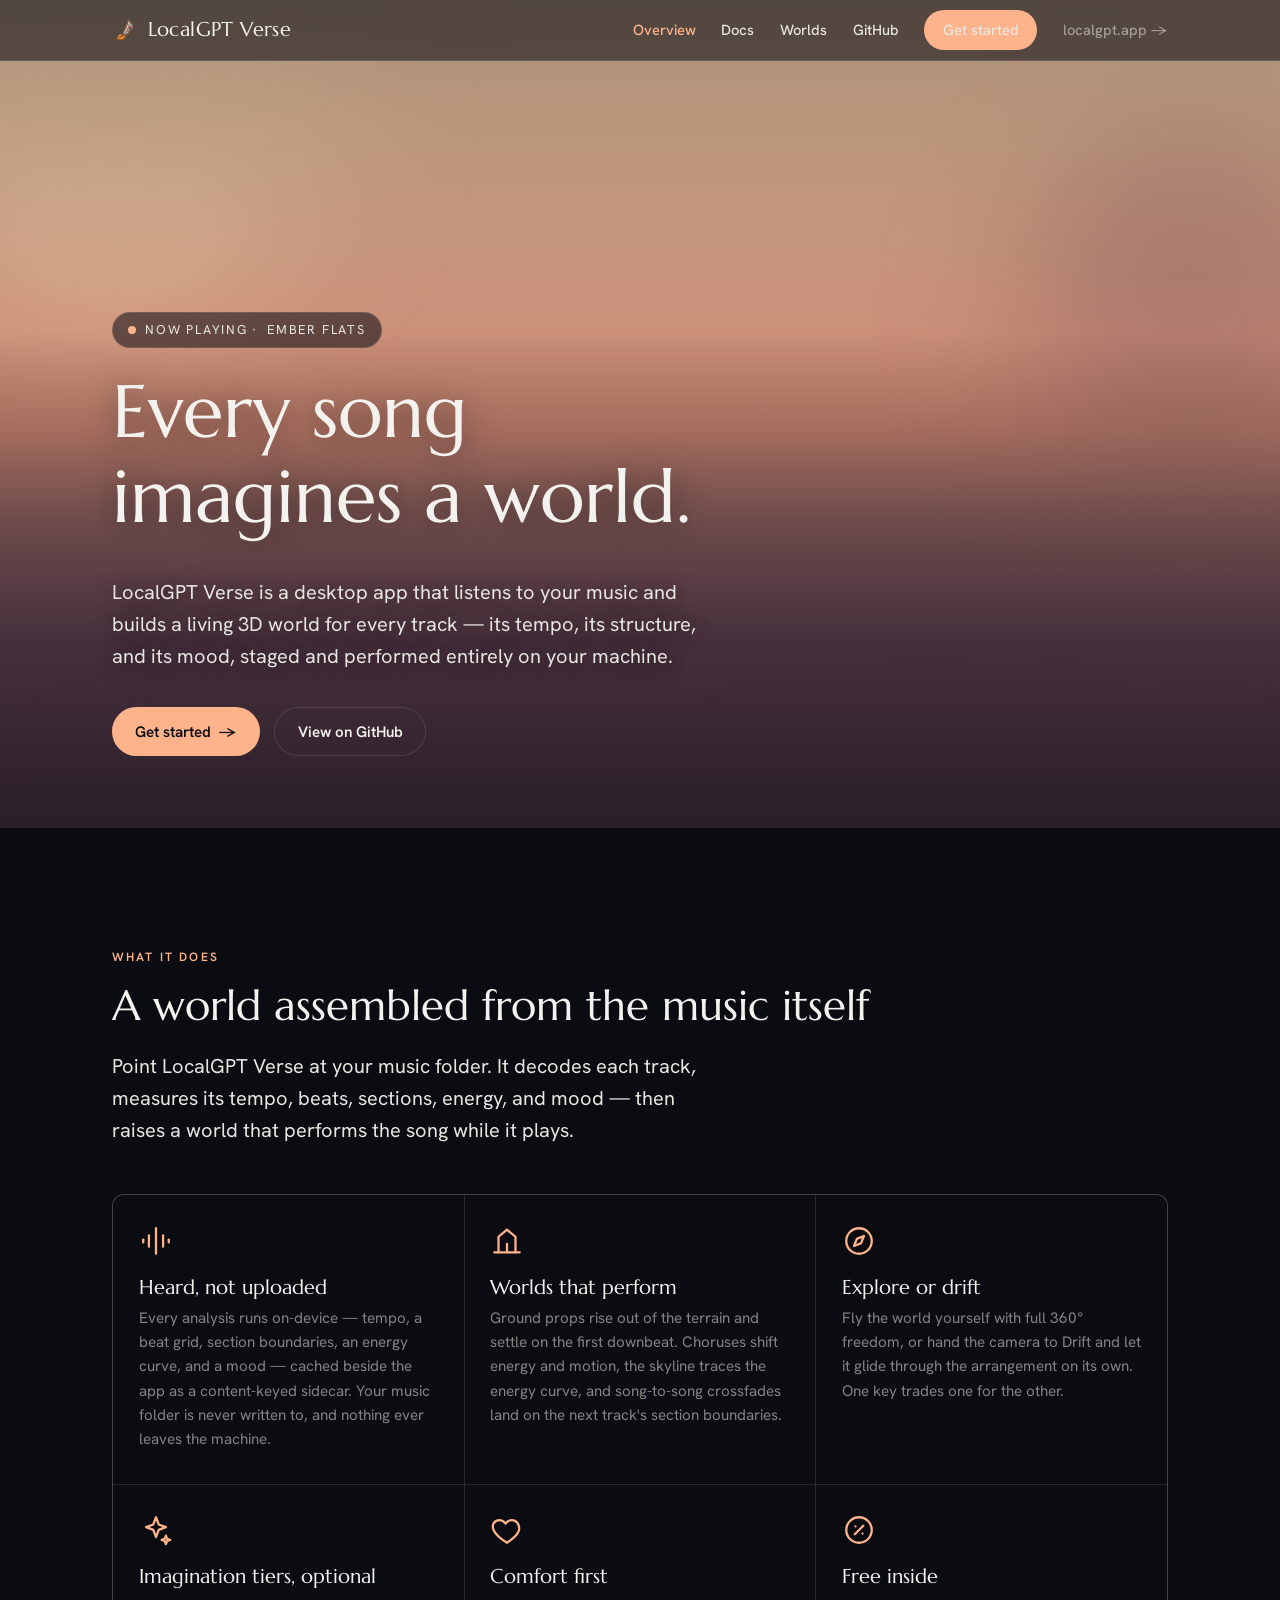
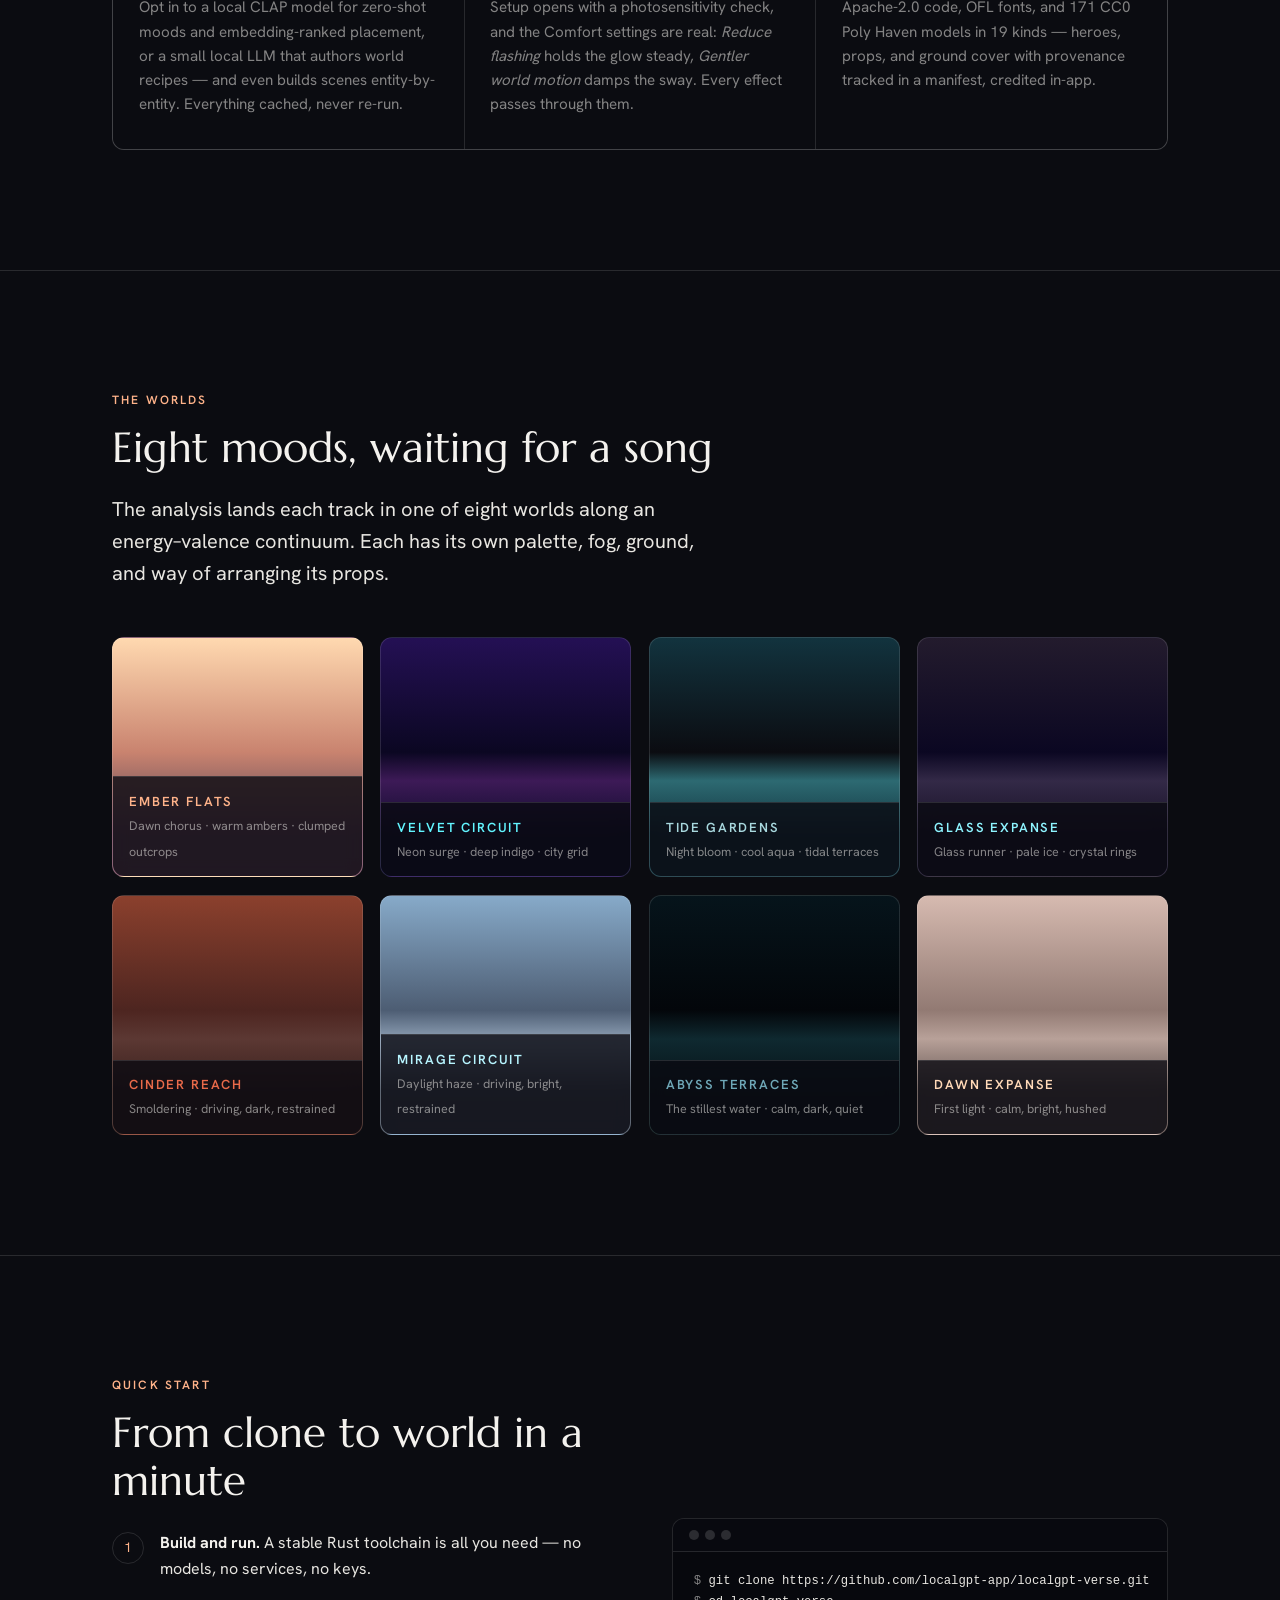
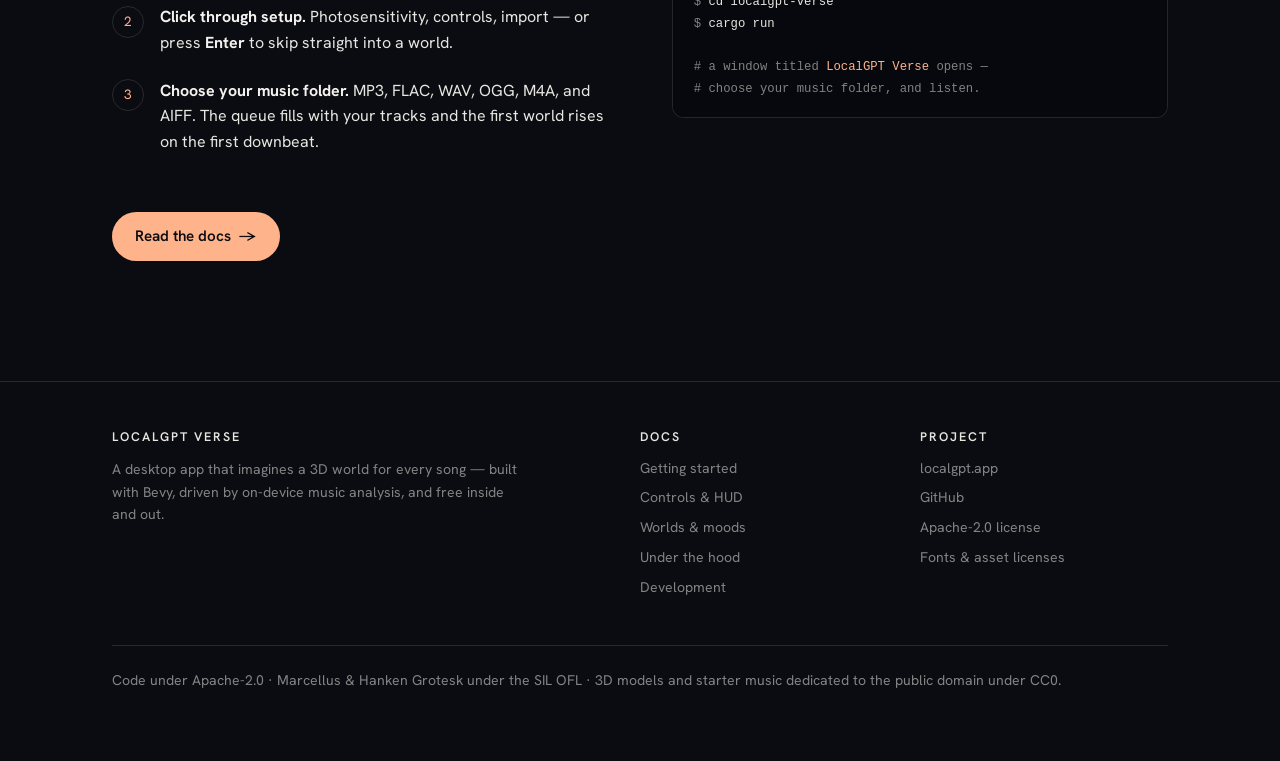
==== commit 3d881cdc: "fix: refine the family back-link placement and wording Move the localgpt.app link to the far right o" ====
--- a/site/index.html
+++ b/site/index.html
@@ -24,9 +24,9 @@
       <a href="index.html" aria-current="page">Overview</a>
       <a href="docs/index.html">Docs</a>
       <a href="docs/worlds.html">Worlds</a>
-      <a class="nav-family" href="https://localgpt.app">Part of LocalGPT &rarr;</a>
       <a href="https://github.com/localgpt-app/localgpt-verse">GitHub</a>
       <a class="btn btn-primary nav-cta" href="docs/index.html">Get started</a>
+      <a class="nav-family" href="https://localgpt.app">localgpt.app &rarr;</a>
     </nav>
   </div>
 </header>
@@ -235,7 +235,7 @@
       <div>
         <h4>Project</h4>
         <ul>
-          <li><a href="https://localgpt.app">Part of LocalGPT &rarr;</a></li>
+          <li><a href="https://localgpt.app">localgpt.app</a></li>
           <li><a href="https://github.com/localgpt-app/localgpt-verse">GitHub</a></li>
           <li><a href="https://github.com/localgpt-app/localgpt-verse/blob/main/LICENSE">Apache-2.0 license</a></li>
           <li><a href="docs/development.html#licenses">Fonts &amp; asset licenses</a></li>
